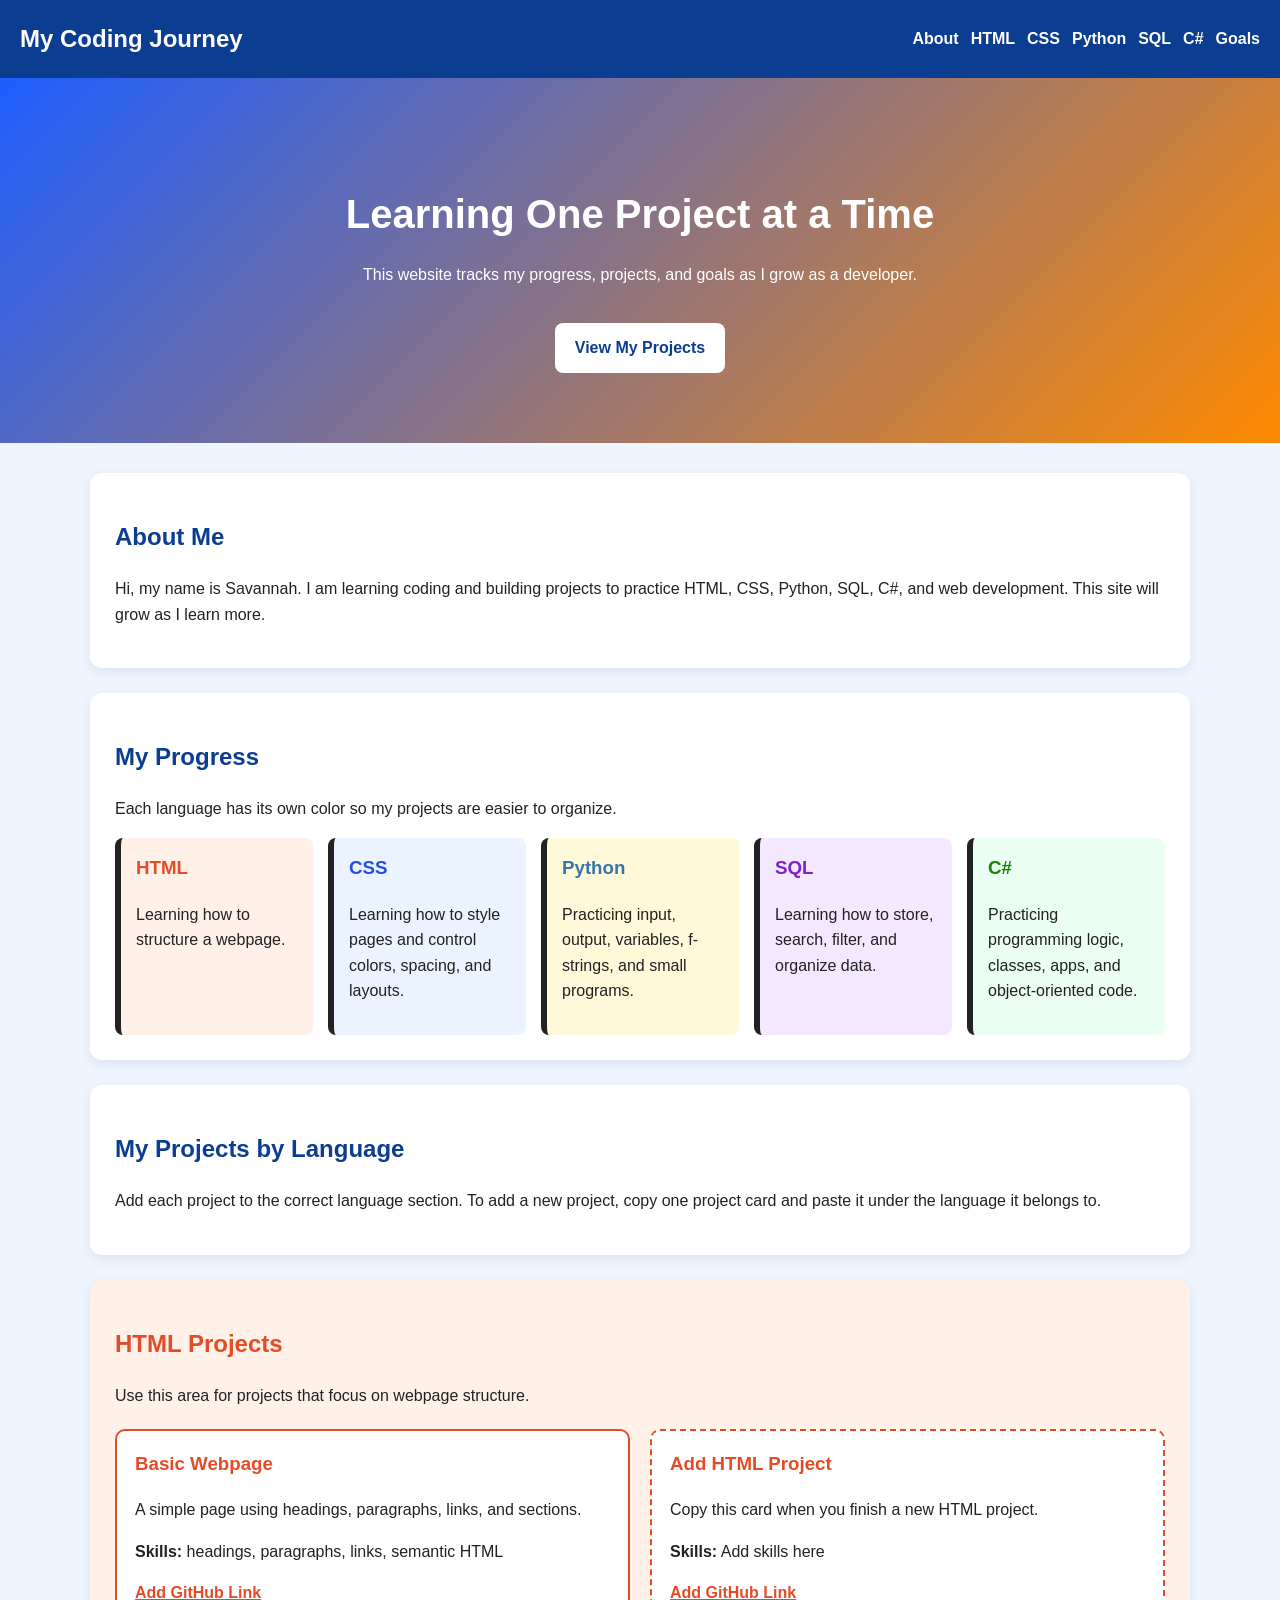
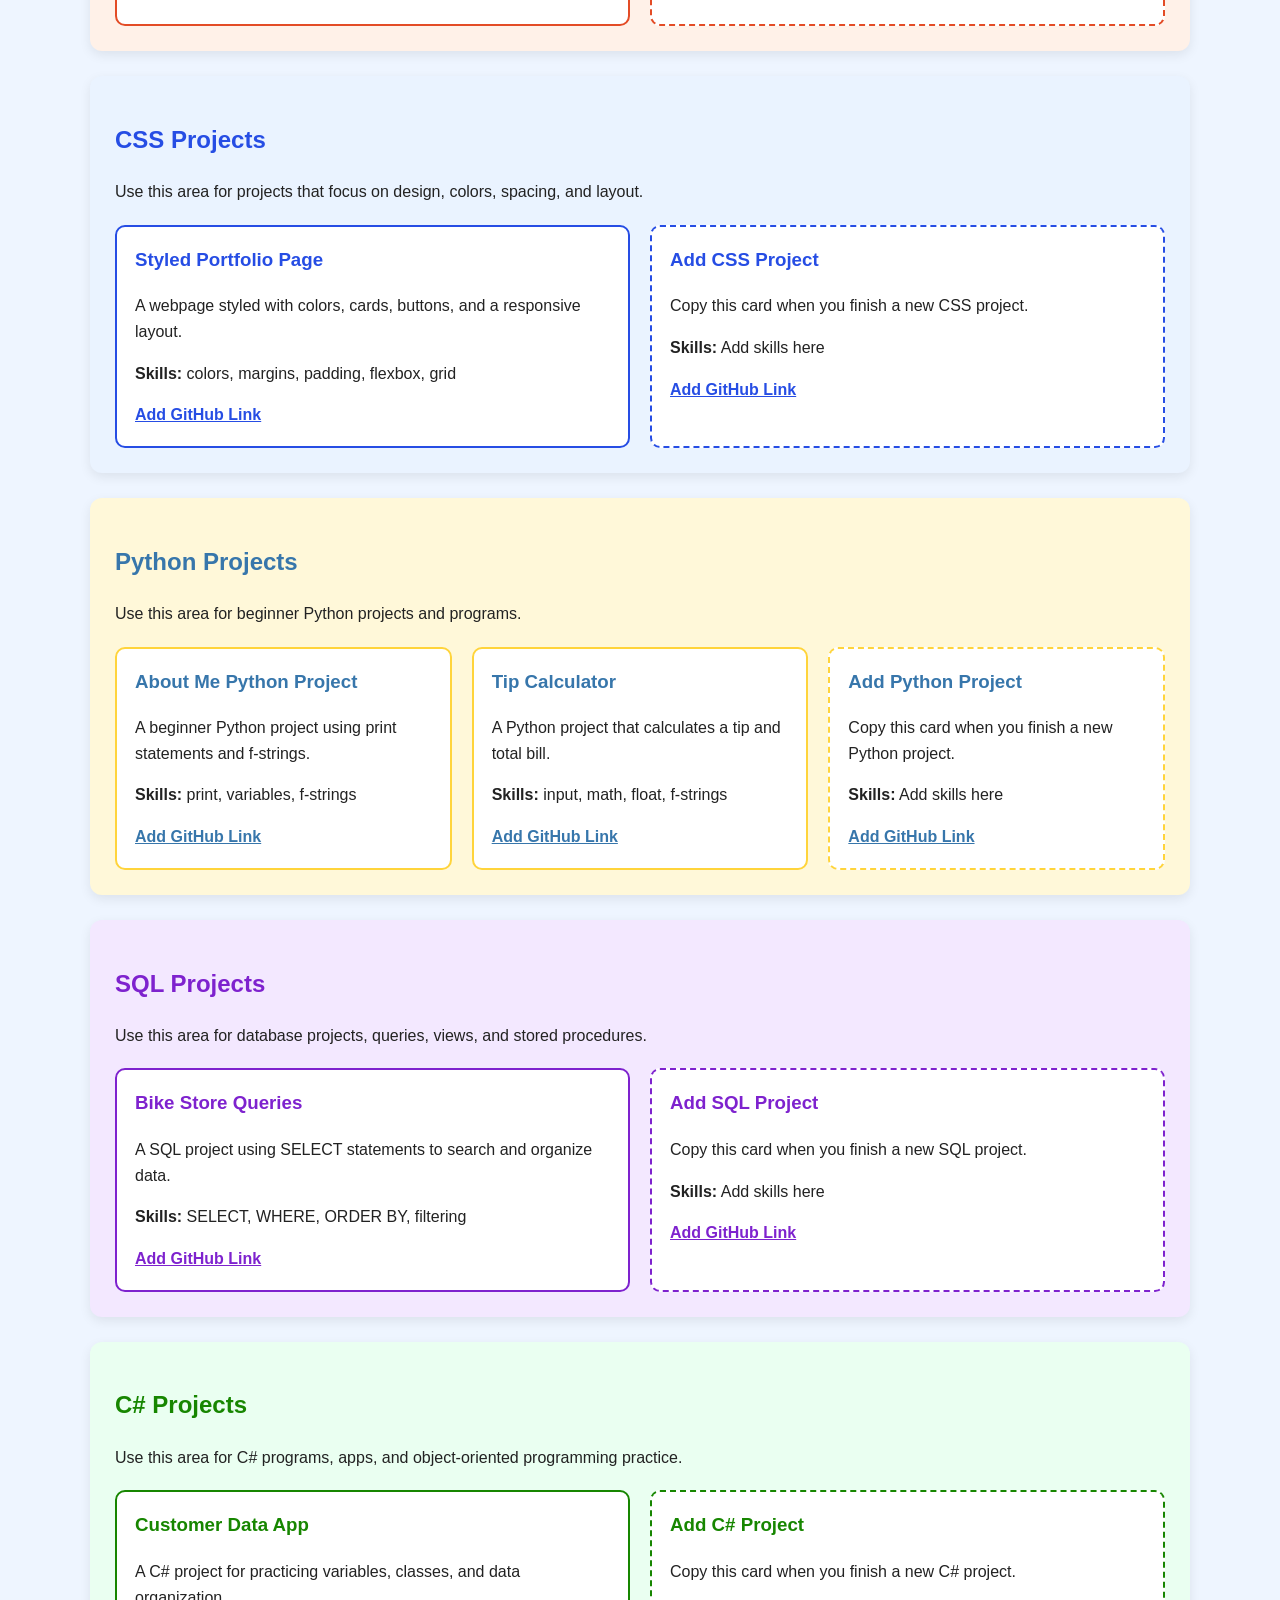
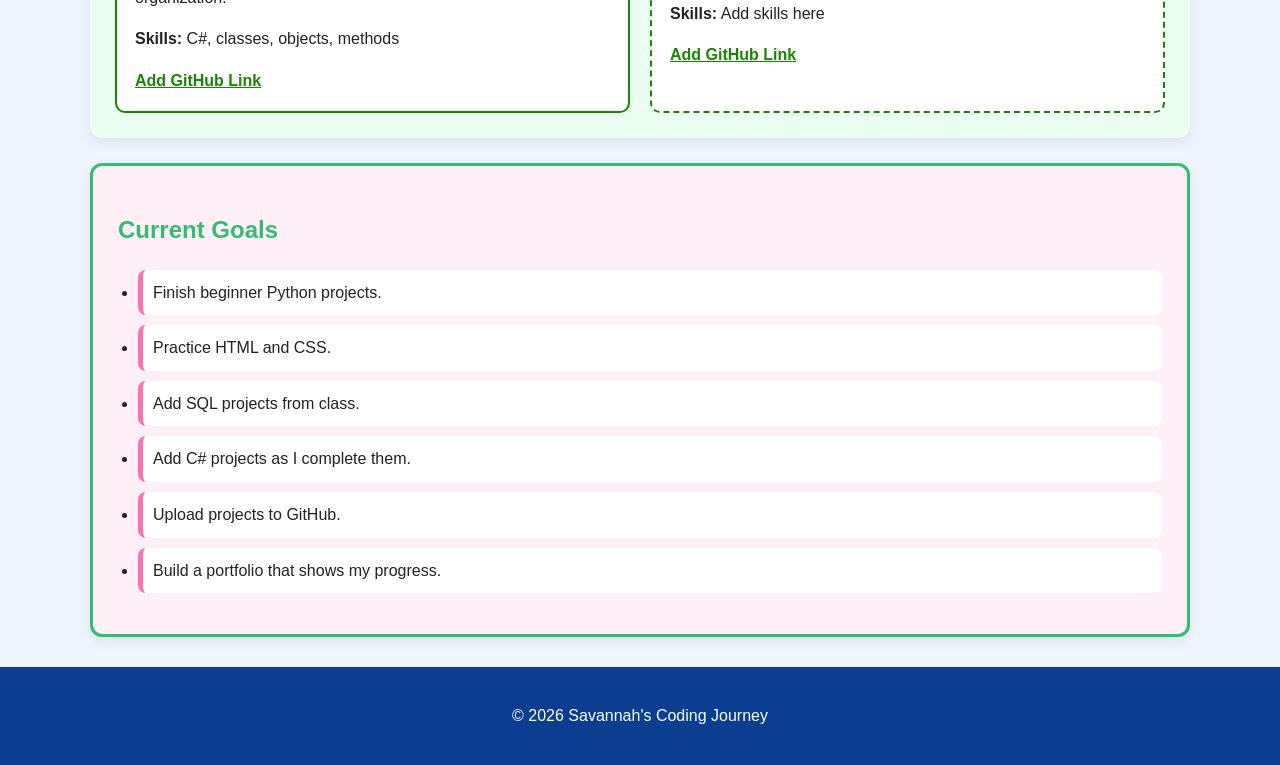
==== index.html @ 40ffd0a9 "Add files via upload" ====
<!DOCTYPE html>
<html lang="en">
<head>
  <meta charset="UTF-8">
  <meta name="viewport" content="width=device-width, initial-scale=1.0">
  <title>My Coding Progress Portfolio</title>
  <link rel="stylesheet" href="style.css">
</head>
<body>
  <header>
    <nav class="navbar">
      <h1>My Coding Journey</h1>
      <ul>
        <li><a href="#about">About</a></li>
        <li><a href="#html-projects">HTML</a></li>
        <li><a href="#css-projects">CSS</a></li>
        <li><a href="#python-projects">Python</a></li>
        <li><a href="#sql-projects">SQL</a></li>
        <li><a href="#csharp-projects">C#</a></li>
        <li><a href="#goals">Goals</a></li>
      </ul>
    </nav>

    <section class="hero">
      <h2>Learning One Project at a Time</h2>
      <p>This website tracks my progress, projects, and goals as I grow as a developer.</p>
      <a href="#language-projects" class="button">View My Projects</a>
    </section>
  </header>

  <main>
    <section id="about" class="card">
      <h2>About Me</h2>
      <p>
        Hi, my name is Savannah. I am learning coding and building projects to practice HTML, CSS,
        Python, SQL, C#, and web development. This site will grow as I learn more.
      </p>
    </section>

    <section id="progress" class="card">
      <h2>My Progress</h2>
      <p>Each language has its own color so my projects are easier to organize.</p>

      <div class="progress-list">
        <div class="html-box">
          <h3>HTML</h3>
          <p>Learning how to structure a webpage.</p>
        </div>

        <div class="css-box">
          <h3>CSS</h3>
          <p>Learning how to style pages and control colors, spacing, and layouts.</p>
        </div>

        <div class="python-box">
          <h3>Python</h3>
          <p>Practicing input, output, variables, f-strings, and small programs.</p>
        </div>

        <div class="sql-box">
          <h3>SQL</h3>
          <p>Learning how to store, search, filter, and organize data.</p>
        </div>

        <div class="csharp-box">
          <h3>C#</h3>
          <p>Practicing programming logic, classes, apps, and object-oriented code.</p>
        </div>
      </div>
    </section>

    <section id="language-projects" class="card">
      <h2>My Projects by Language</h2>
      <p>
        Add each project to the correct language section. To add a new project, copy one project card
        and paste it under the language it belongs to.
      </p>
    </section>

    <section id="html-projects" class="language-section html-section">
      <h2>HTML Projects</h2>
      <p>Use this area for projects that focus on webpage structure.</p>

      <div class="project-grid">
        <article class="project-card">
          <h3>Basic Webpage</h3>
          <p>A simple page using headings, paragraphs, links, and sections.</p>
          <p><strong>Skills:</strong> headings, paragraphs, links, semantic HTML</p>
          <a href="#">Add GitHub Link</a>
        </article>

        <article class="project-card new-project">
          <h3>Add HTML Project</h3>
          <p>Copy this card when you finish a new HTML project.</p>
          <p><strong>Skills:</strong> Add skills here</p>
          <a href="#">Add GitHub Link</a>
        </article>
      </div>
    </section>

    <section id="css-projects" class="language-section css-section">
      <h2>CSS Projects</h2>
      <p>Use this area for projects that focus on design, colors, spacing, and layout.</p>

      <div class="project-grid">
        <article class="project-card">
          <h3>Styled Portfolio Page</h3>
          <p>A webpage styled with colors, cards, buttons, and a responsive layout.</p>
          <p><strong>Skills:</strong> colors, margins, padding, flexbox, grid</p>
          <a href="#">Add GitHub Link</a>
        </article>

        <article class="project-card new-project">
          <h3>Add CSS Project</h3>
          <p>Copy this card when you finish a new CSS project.</p>
          <p><strong>Skills:</strong> Add skills here</p>
          <a href="#">Add GitHub Link</a>
        </article>
      </div>
    </section>

    <section id="python-projects" class="language-section python-section">
      <h2>Python Projects</h2>
      <p>Use this area for beginner Python projects and programs.</p>

      <div class="project-grid">
        <article class="project-card">
          <h3>About Me Python Project</h3>
          <p>A beginner Python project using print statements and f-strings.</p>
          <p><strong>Skills:</strong> print, variables, f-strings</p>
          <a href="#">Add GitHub Link</a>
        </article>

        <article class="project-card">
          <h3>Tip Calculator</h3>
          <p>A Python project that calculates a tip and total bill.</p>
          <p><strong>Skills:</strong> input, math, float, f-strings</p>
          <a href="#">Add GitHub Link</a>
        </article>

        <article class="project-card new-project">
          <h3>Add Python Project</h3>
          <p>Copy this card when you finish a new Python project.</p>
          <p><strong>Skills:</strong> Add skills here</p>
          <a href="#">Add GitHub Link</a>
        </article>
      </div>
    </section>

    <section id="sql-projects" class="language-section sql-section">
      <h2>SQL Projects</h2>
      <p>Use this area for database projects, queries, views, and stored procedures.</p>

      <div class="project-grid">
        <article class="project-card">
          <h3>Bike Store Queries</h3>
          <p>A SQL project using SELECT statements to search and organize data.</p>
          <p><strong>Skills:</strong> SELECT, WHERE, ORDER BY, filtering</p>
          <a href="#">Add GitHub Link</a>
        </article>

        <article class="project-card new-project">
          <h3>Add SQL Project</h3>
          <p>Copy this card when you finish a new SQL project.</p>
          <p><strong>Skills:</strong> Add skills here</p>
          <a href="#">Add GitHub Link</a>
        </article>
      </div>
    </section>

    <section id="csharp-projects" class="language-section csharp-section">
      <h2>C# Projects</h2>
      <p>Use this area for C# programs, apps, and object-oriented programming practice.</p>

      <div class="project-grid">
        <article class="project-card">
          <h3>Customer Data App</h3>
          <p>A C# project for practicing variables, classes, and data organization.</p>
          <p><strong>Skills:</strong> C#, classes, objects, methods</p>
          <a href="#">Add GitHub Link</a>
        </article>

        <article class="project-card new-project">
          <h3>Add C# Project</h3>
          <p>Copy this card when you finish a new C# project.</p>
          <p><strong>Skills:</strong> Add skills here</p>
          <a href="#">Add GitHub Link</a>
        </article>
      </div>
    </section>

    <section id="goals" class="card">
      <h2>Current Goals</h2>
      <ul class="goal-list">
        <li>Finish beginner Python projects.</li>
        <li>Practice HTML and CSS.</li>
        <li>Add SQL projects from class.</li>
        <li>Add C# projects as I complete them.</li>
        <li>Upload projects to GitHub.</li>
        <li>Build a portfolio that shows my progress.</li>
      </ul>
    </section>
  </main>

  <footer>
    <p>&copy; 2026 Savannah's Coding Journey</p>
  </footer>

  <script src="script.js"></script>
</body>
</html>
---- style.css ----
/*
  This CSS file controls how the website looks.
  HTML creates the structure. CSS makes it pretty.

  Main website theme:
  Blue: #1e5eff
  Orange: #ff8a00

  Language section colors:
  HTML: orange/red
  CSS: blue
  Python: yellow/blue
  SQL: purple
  C#: green

  Goals section colors:
  Pink: #ff6fb1
  Green: #2fbf71
*/

* {
  box-sizing: border-box;
}

body {
  margin: 0;
  font-family: Arial, sans-serif;
  background-color: #eef5ff;
  color: #222;
  line-height: 1.6;
}

.navbar {
  background-color: #0b3d91;
  color: white;
  padding: 20px;
  display: flex;
  justify-content: space-between;
  align-items: center;
  flex-wrap: wrap;
}

.navbar h1 {
  margin: 0;
}

.navbar ul {
  list-style: none;
  padding: 0;
  margin: 0;
  display: flex;
  gap: 12px;
  flex-wrap: wrap;
}

.navbar a {
  color: white;
  text-decoration: none;
  font-weight: bold;
}

.navbar a:hover {
  color: #ff8a00;
}

.hero {
  text-align: center;
  padding: 70px 20px;
  background: linear-gradient(135deg, #1e5eff, #ff8a00);
  color: white;
}

.hero h2 {
  font-size: 2.5rem;
  margin-bottom: 10px;
}

.button {
  display: inline-block;
  margin-top: 20px;
  background-color: white;
  color: #0b3d91;
  padding: 12px 20px;
  border-radius: 8px;
  text-decoration: none;
  font-weight: bold;
}

.button:hover {
  background-color: #ff8a00;
  color: white;
}

main {
  width: 90%;
  max-width: 1100px;
  margin: 30px auto;
}

.card,
.language-section {
  background-color: white;
  padding: 25px;
  margin-bottom: 25px;
  border-radius: 12px;
  box-shadow: 0 4px 12px rgba(0, 0, 0, 0.08);
}

.card h2 {
  color: #0b3d91;
}

.progress-list {
  display: grid;
  grid-template-columns: repeat(auto-fit, minmax(190px, 1fr));
  gap: 15px;
}

.progress-list div {
  padding: 15px;
  border-radius: 8px;
  border-left: 6px solid;
}

.progress-list h3 {
  margin-top: 0;
}

.project-grid {
  display: grid;
  grid-template-columns: repeat(auto-fit, minmax(230px, 1fr));
  gap: 20px;
  margin-top: 20px;
}

.project-card {
  border: 2px solid white;
  border-radius: 10px;
  padding: 18px;
  background-color: white;
}

.project-card h3 {
  margin-top: 0;
}

.project-card a {
  font-weight: bold;
}

.new-project {
  border-style: dashed;
}

/* HTML area */
.html-box,
.html-section {
  background-color: #fff1e8;
  border-color: #e34c26;
}

.html-box h3,
.html-section h2,
.html-section h3,
.html-section a {
  color: #e34c26;
}

.html-section .project-card {
  border-color: #e34c26;
}

/* CSS area */
.css-box,
.css-section {
  background-color: #eaf3ff;
  border-color: #264de4;
}

.css-box h3,
.css-section h2,
.css-section h3,
.css-section a {
  color: #264de4;
}

.css-section .project-card {
  border-color: #264de4;
}

/* Python area */
.python-box,
.python-section {
  background-color: #fff8d9;
  border-color: #3776ab;
}

.python-box h3,
.python-section h2,
.python-section h3,
.python-section a {
  color: #3776ab;
}

.python-section .project-card {
  border-color: #ffd43b;
}

/* SQL area */
.sql-box,
.sql-section {
  background-color: #f3e8ff;
  border-color: #7e22ce;
}

.sql-box h3,
.sql-section h2,
.sql-section h3,
.sql-section a {
  color: #7e22ce;
}

.sql-section .project-card {
  border-color: #7e22ce;
}

/* C# area */
.csharp-box,
.csharp-section {
  background-color: #eafff1;
  border-color: #178600;
}

.csharp-box h3,
.csharp-section h2,
.csharp-section h3,
.csharp-section a {
  color: #178600;
}

.csharp-section .project-card {
  border-color: #178600;
}

/*
  This is the Goals section.
  It has its own pink and green theme so it stands out from the rest of the page.
*/
#goals {
  background-color: #fff0f8;
  border: 3px solid #2fbf71;
}

#goals h2 {
  color: #2fbf71;
}

.goal-list {
  padding-left: 20px;
}

.goal-list li {
  margin-bottom: 10px;
  background-color: white;
  border-left: 5px solid #ff6fb1;
  padding: 10px;
  border-radius: 8px;
}

footer {
  text-align: center;
  padding: 20px;
  background-color: #0b3d91;
  color: white;
}

/* This makes the navigation easier to read on small screens. */
@media (max-width: 600px) {
  .navbar {
    flex-direction: column;
    text-align: center;
  }

  .navbar ul {
    flex-direction: column;
    margin-top: 15px;
  }

  .hero h2 {
    font-size: 2rem;
  }
}
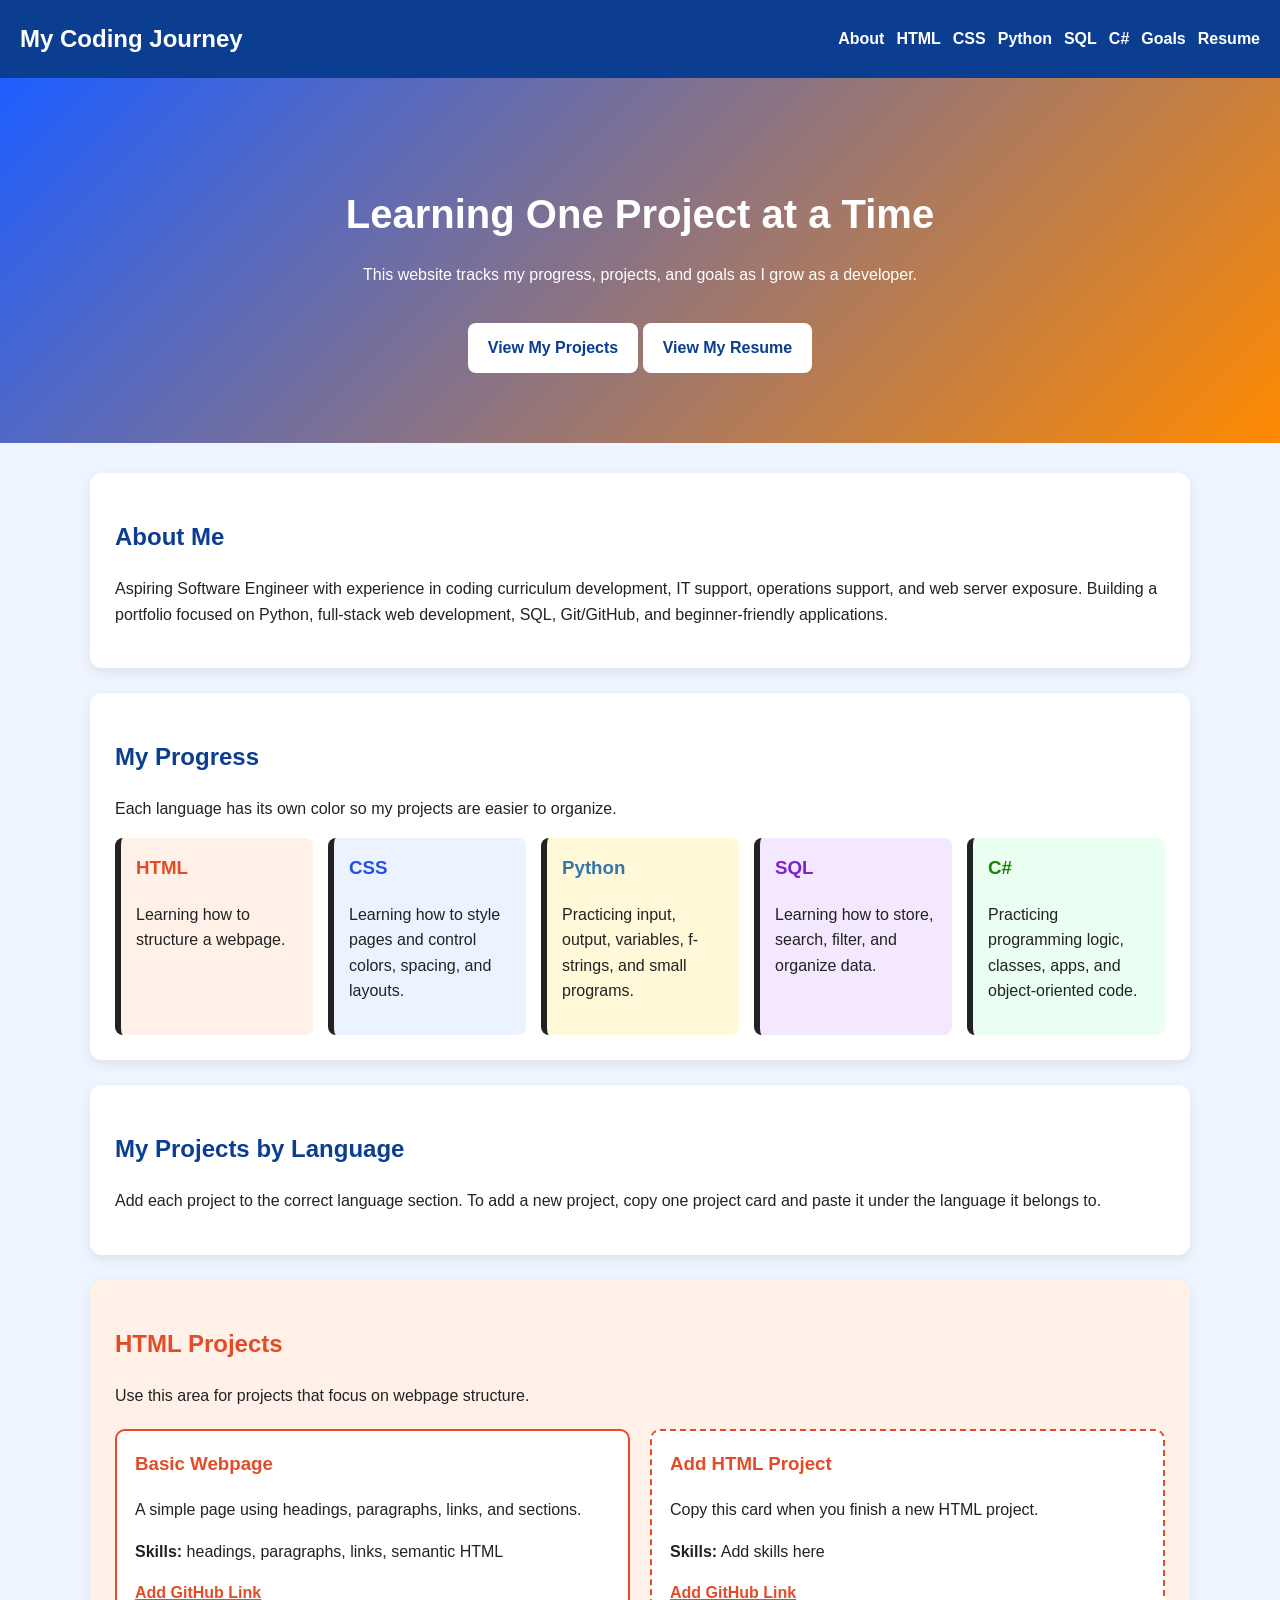
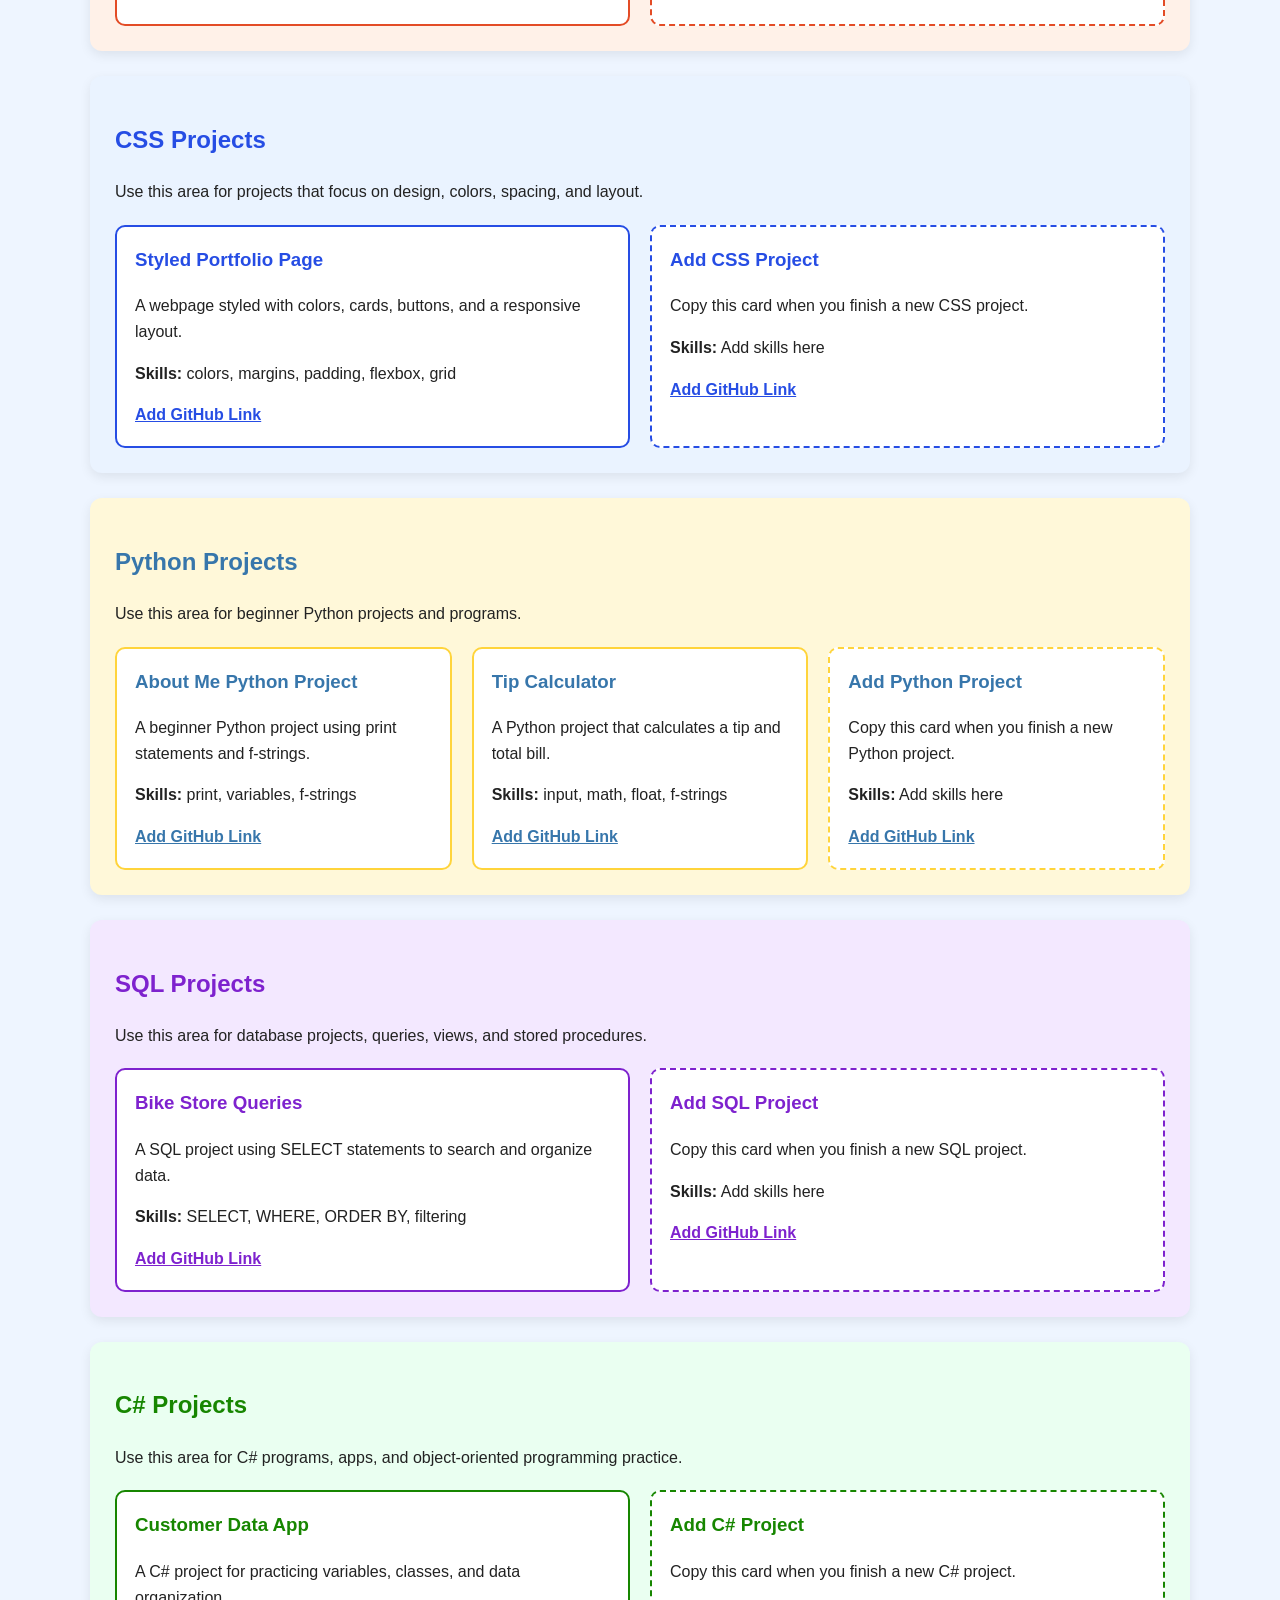
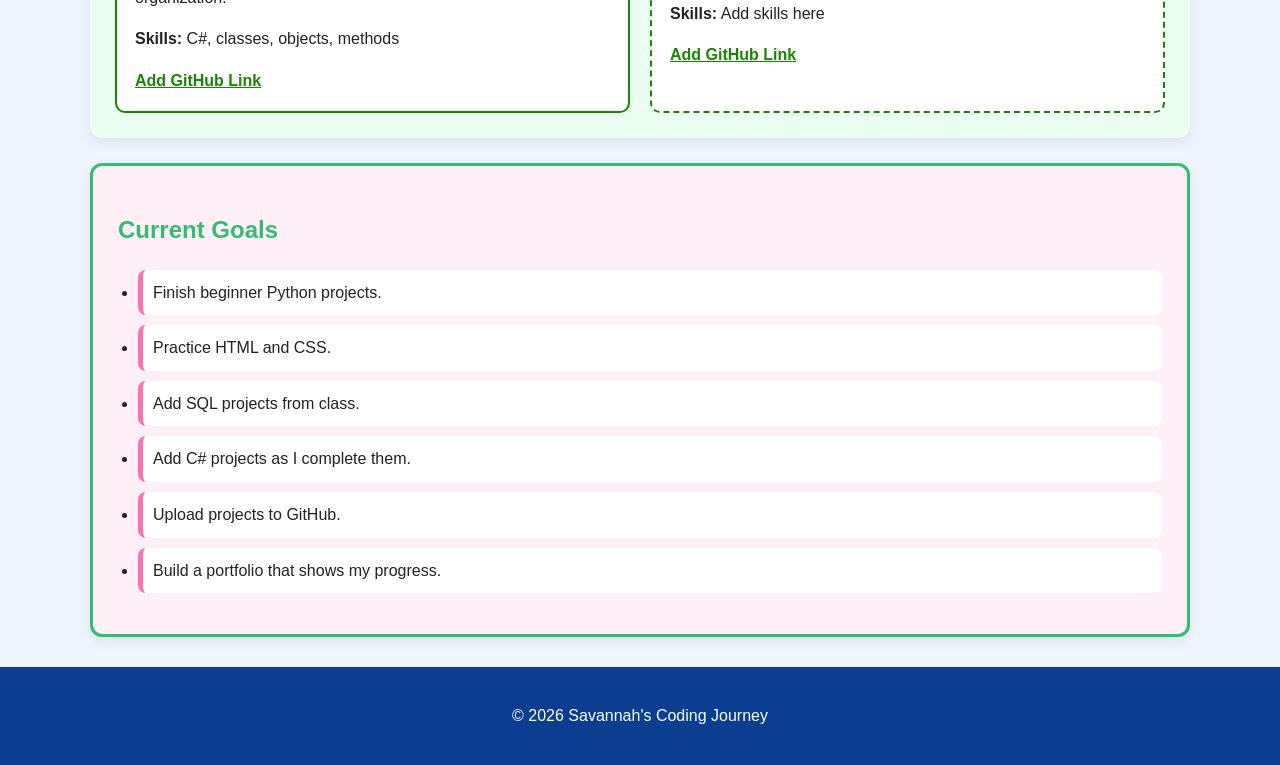
==== commit c314ab2f: "Corrected the About Me This website is constantly being updated and is still in progress foundationa" ====
--- a/index.html
+++ b/index.html
@@ -18,6 +18,7 @@
         <li><a href="#sql-projects">SQL</a></li>
         <li><a href="#csharp-projects">C#</a></li>
         <li><a href="#goals">Goals</a></li>
+        <li><a href="Savannah_Young_Resume.pdf" target="_blank">Resume</a></li>
       </ul>
     </nav>
 
@@ -25,6 +26,7 @@
       <h2>Learning One Project at a Time</h2>
       <p>This website tracks my progress, projects, and goals as I grow as a developer.</p>
       <a href="#language-projects" class="button">View My Projects</a>
+      <a href="Savannah_Young_Resume.pdf" target="_blank" class="button">View My Resume</a>
     </section>
   </header>
 
@@ -32,8 +34,9 @@
     <section id="about" class="card">
       <h2>About Me</h2>
       <p>
-        Hi, my name is Savannah. I am learning coding and building projects to practice HTML, CSS,
-        Python, SQL, C#, and web development. This site will grow as I learn more.
+        Aspiring Software Engineer with experience in coding curriculum development, IT support, operations support,
+and web server exposure. Building a portfolio focused on Python, full-stack web development, SQL, Git/GitHub,
+and beginner-friendly applications.
       </p>
     </section>
 
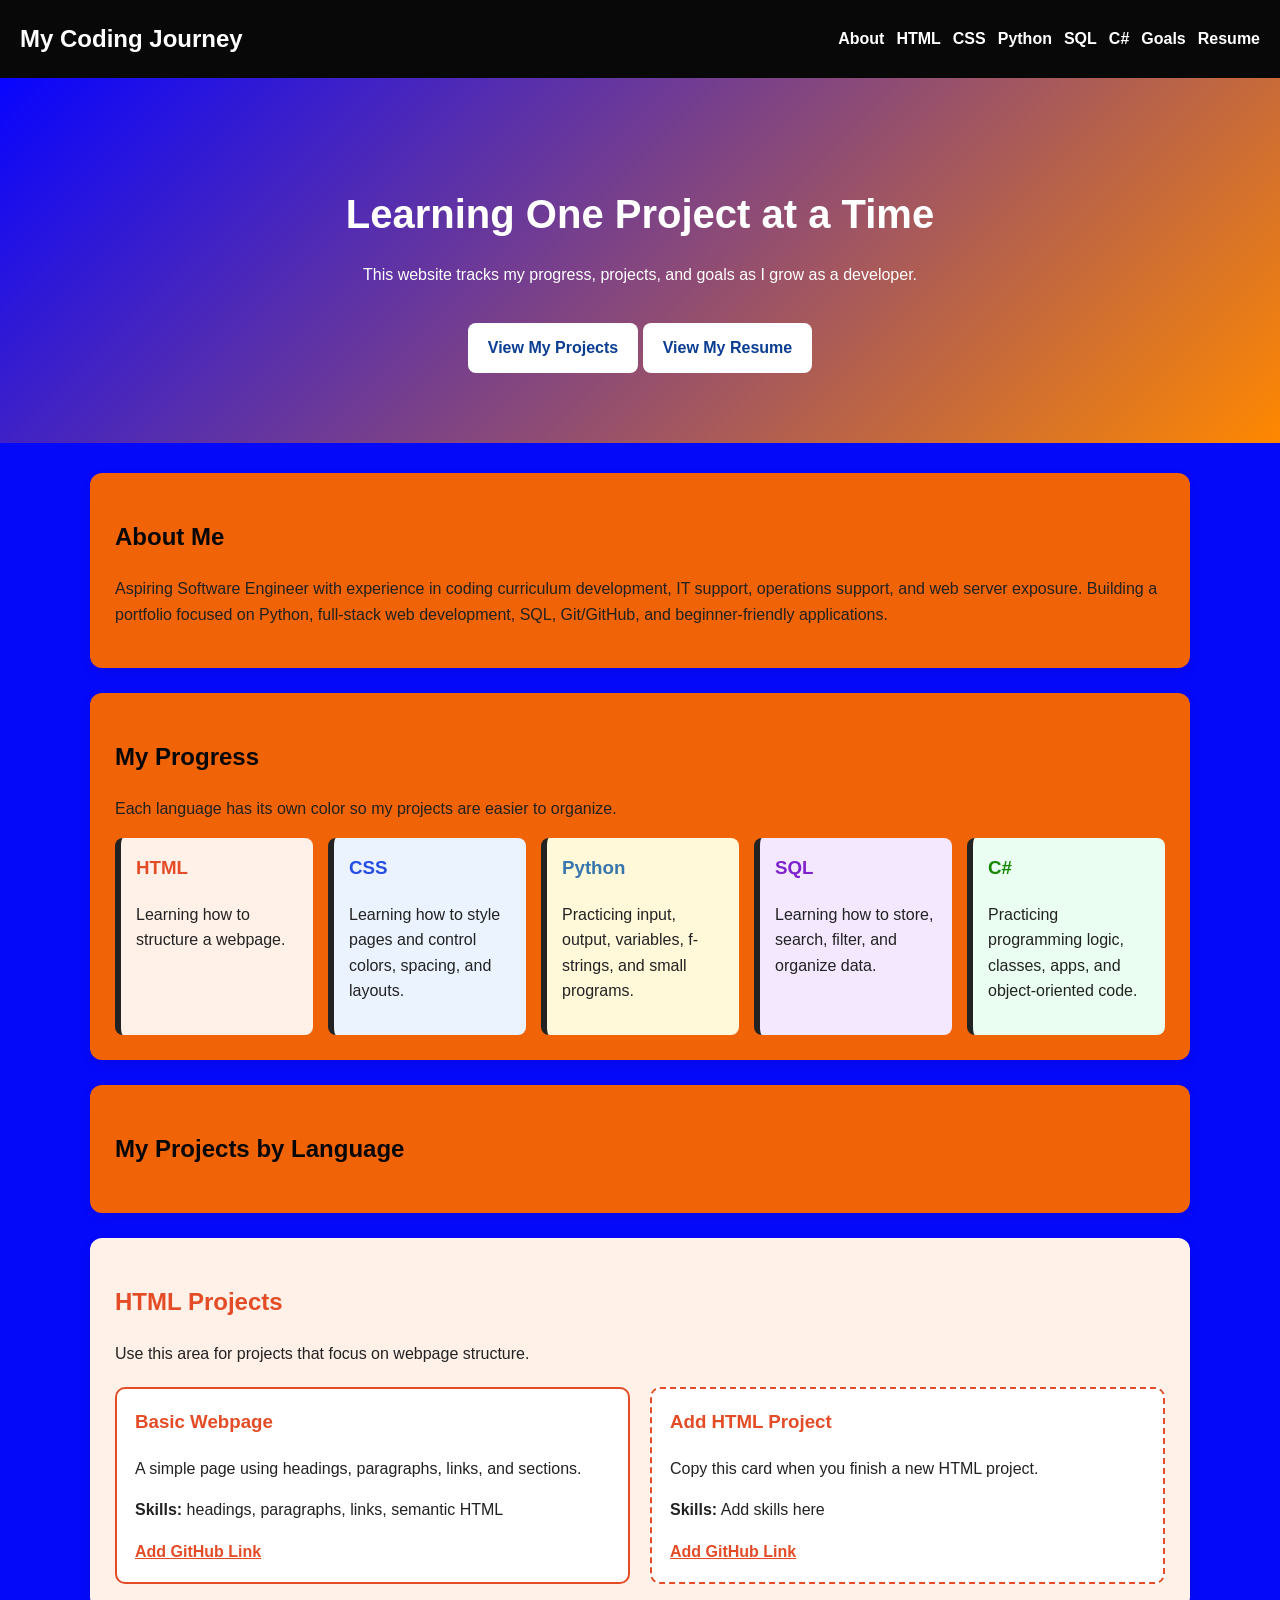
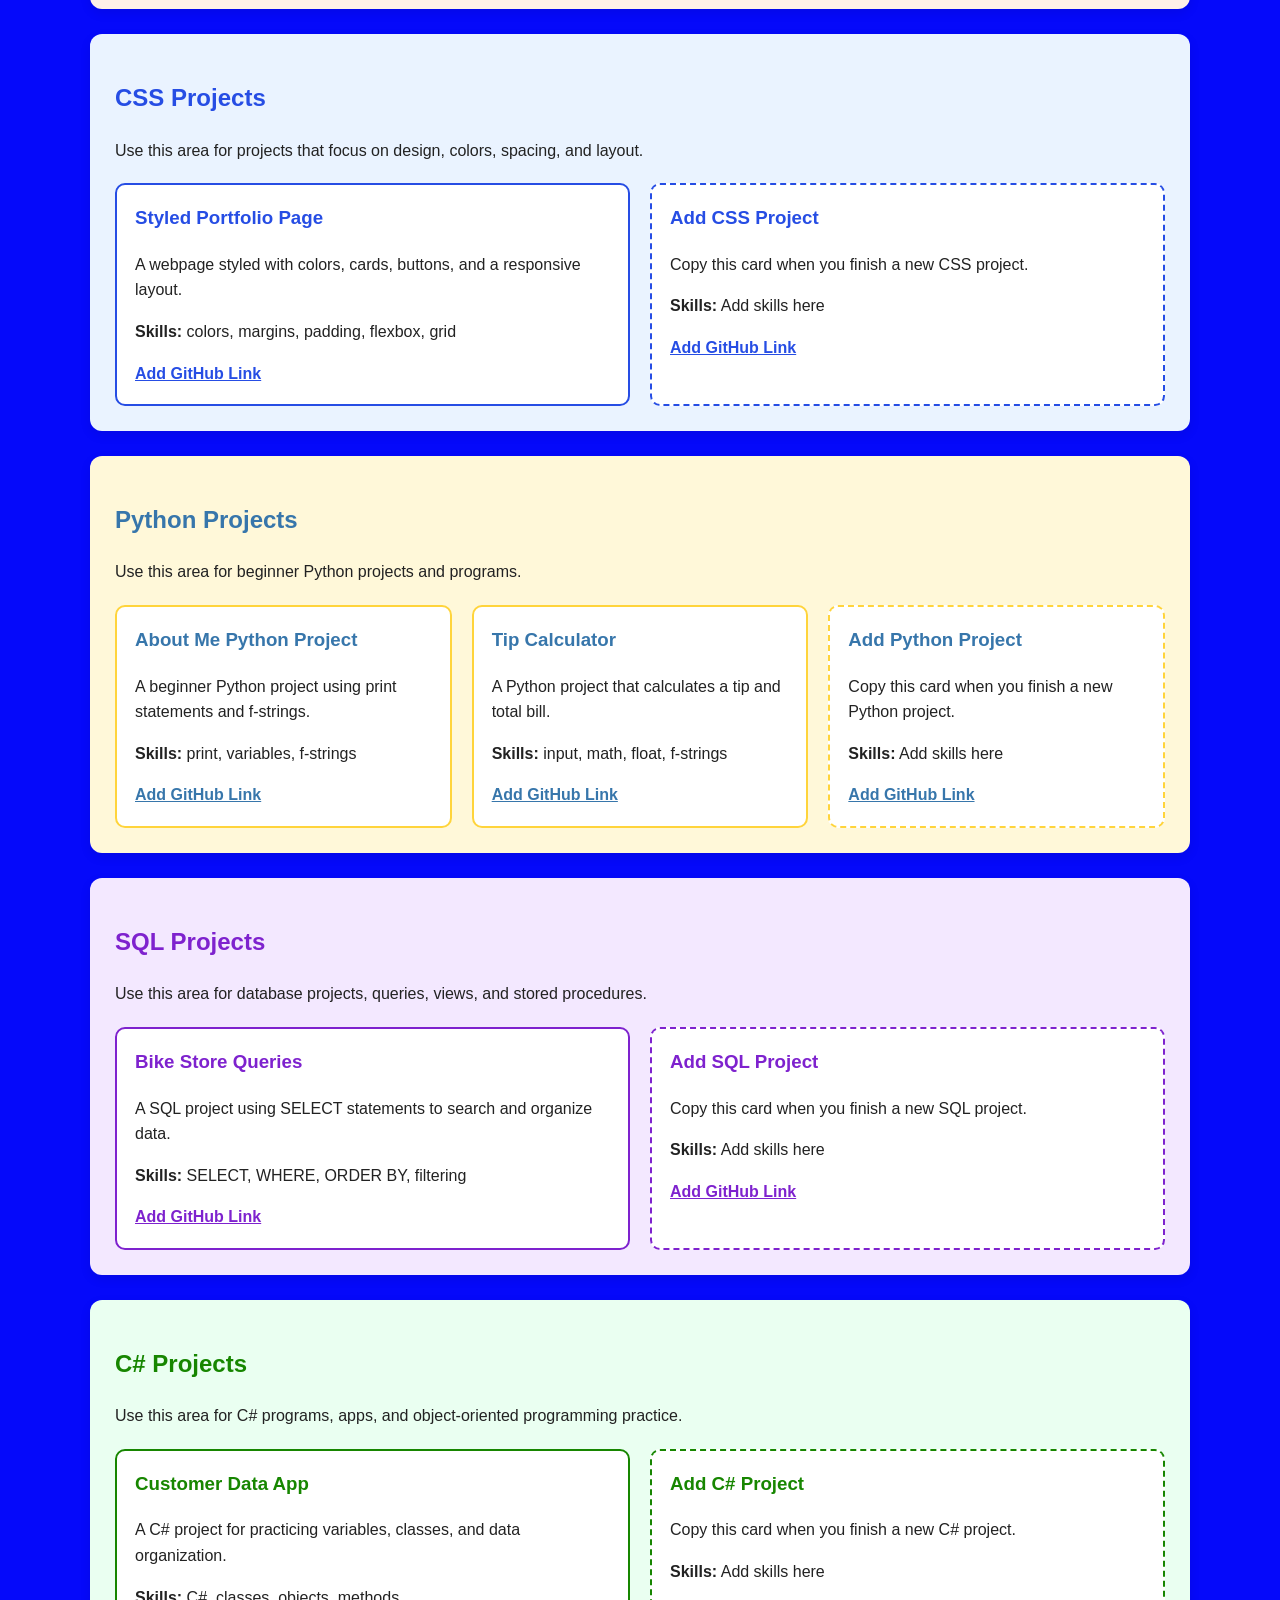
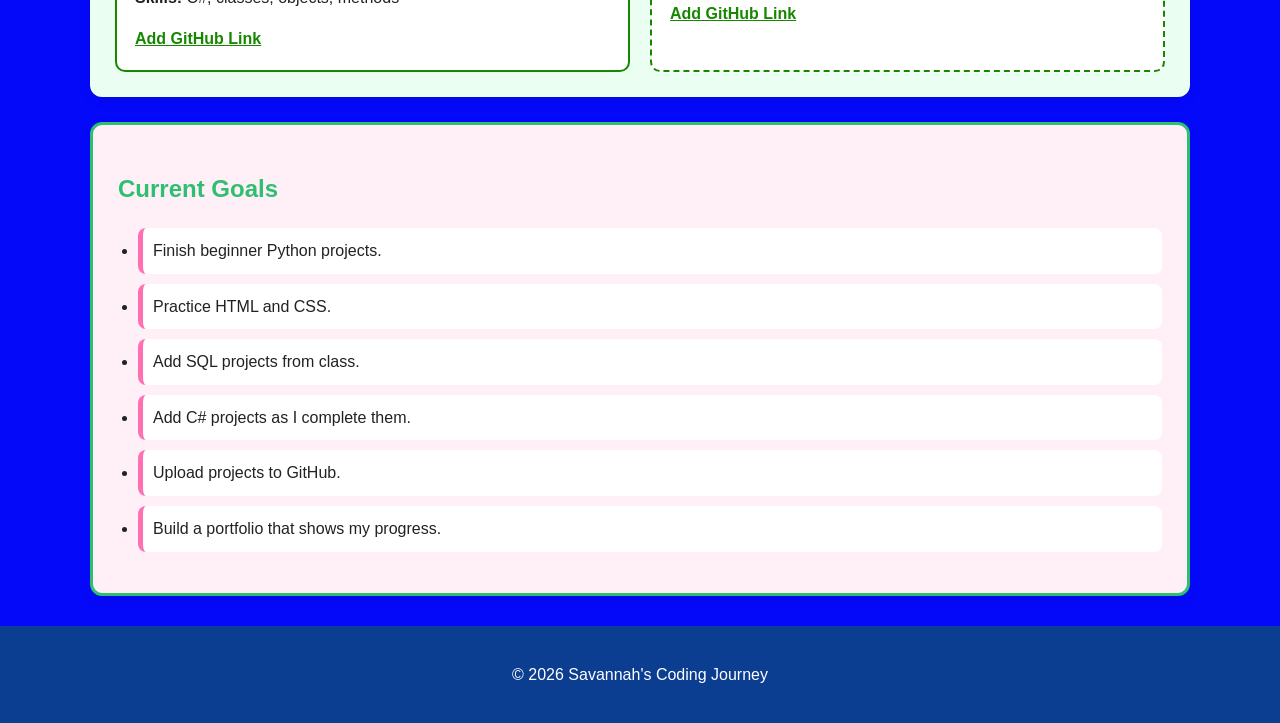
==== commit d66fbebf: "Remove project addition instructions from index.html Removed instructions for adding projects to lan" ====
--- a/index.html
+++ b/index.html
@@ -74,10 +74,7 @@
 
     <section id="language-projects" class="card">
       <h2>My Projects by Language</h2>
-      <p>
-        Add each project to the correct language section. To add a new project, copy one project card
-        and paste it under the language it belongs to.
-      </p>
+
     </section>
 
     <section id="html-projects" class="language-section html-section">
--- a/style.css
+++ b/style.css
@@ -3,8 +3,8 @@
   HTML creates the structure. CSS makes it pretty.
 
   Main website theme:
-  Blue: #1e5eff
-  Orange: #ff8a00
+  Blue
+  Orange
 
   Language section colors:
   HTML: orange/red
@@ -25,13 +25,13 @@
 body {
   margin: 0;
   font-family: Arial, sans-serif;
-  background-color: #eef5ff;
+  background-color: #0509fa;
   color: #222;
   line-height: 1.6;
 }
 
 .navbar {
-  background-color: #0b3d91;
+  background-color: #080808;
   color: white;
   padding: 20px;
   display: flex;
@@ -66,7 +66,7 @@
 .hero {
   text-align: center;
   padding: 70px 20px;
-  background: linear-gradient(135deg, #1e5eff, #ff8a00);
+  background: linear-gradient(135deg, #0804ff, #ff8800);
   color: white;
 }
 
@@ -99,7 +99,7 @@
 
 .card,
 .language-section {
-  background-color: white;
+  background-color: rgb(240, 99, 6);
   padding: 25px;
   margin-bottom: 25px;
   border-radius: 12px;
@@ -107,7 +107,7 @@
 }
 
 .card h2 {
-  color: #0b3d91;
+  color: #070707;
 }
 
 .progress-list {
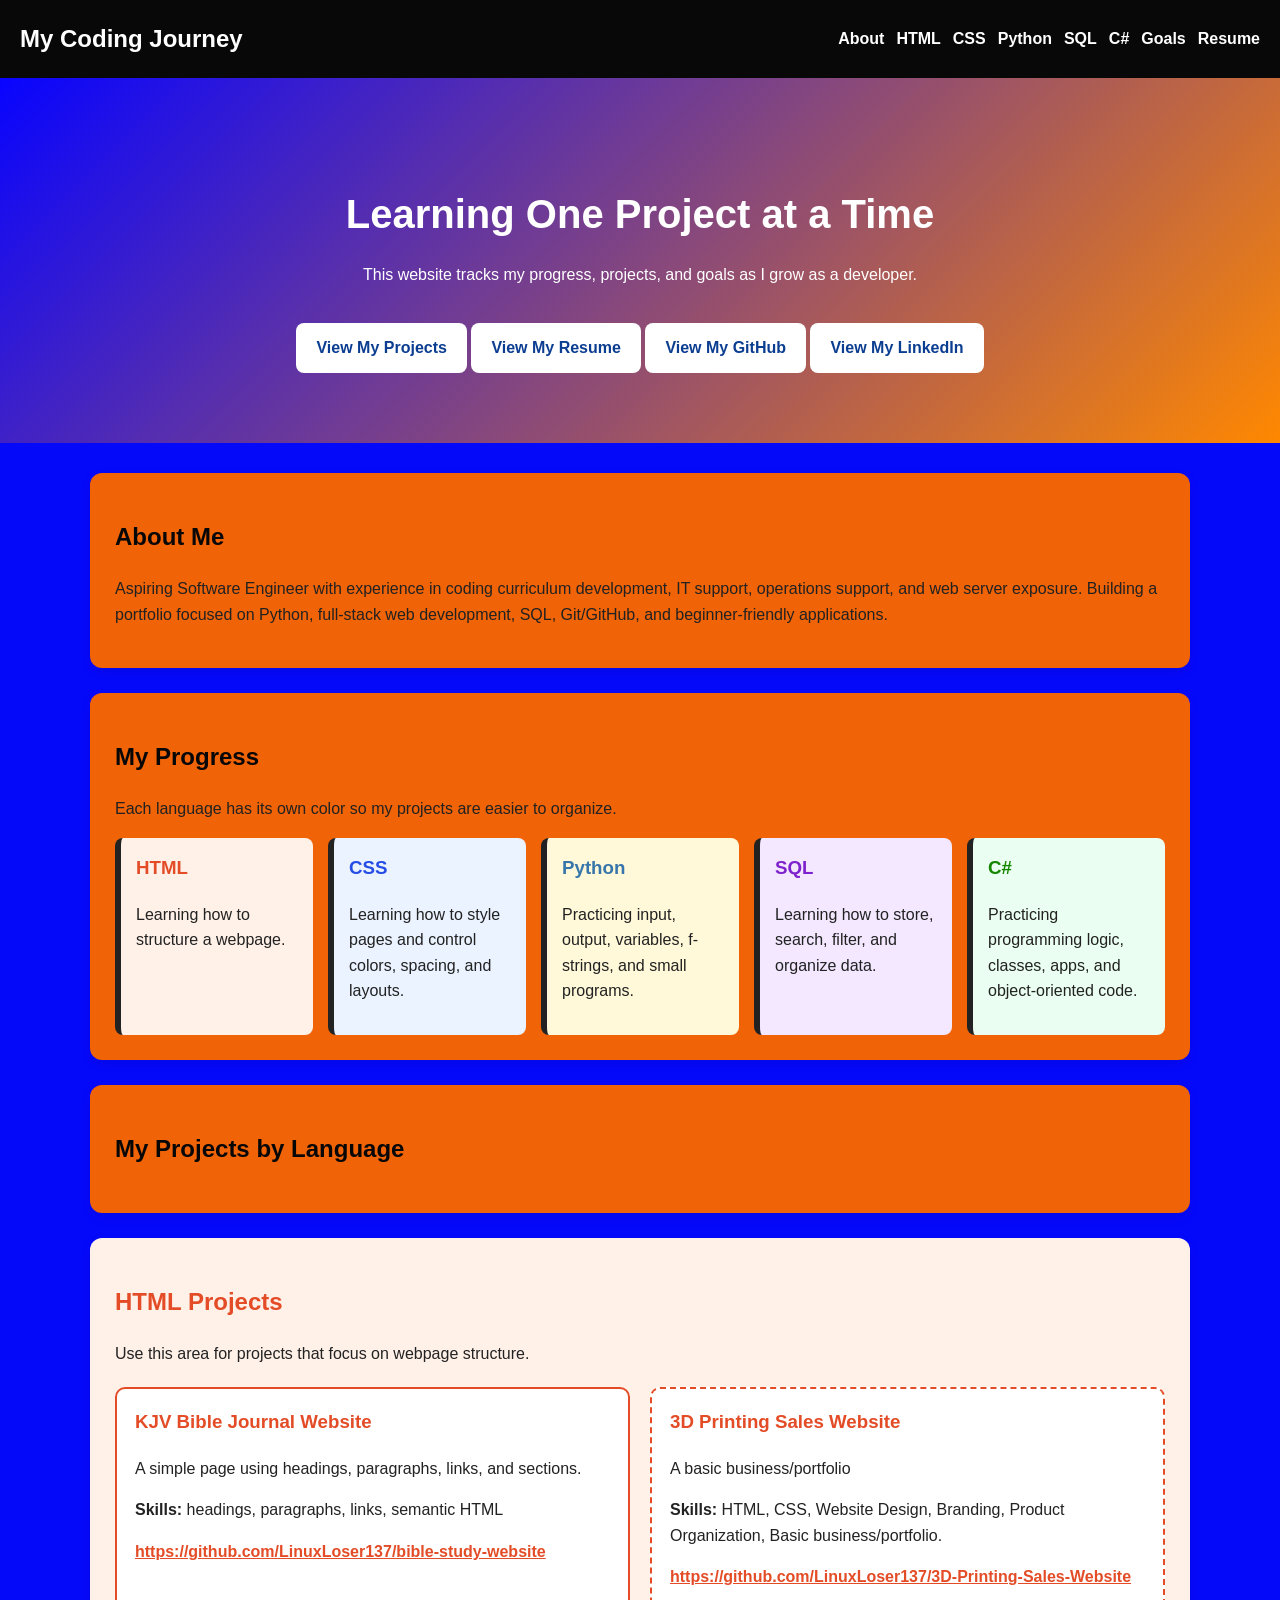
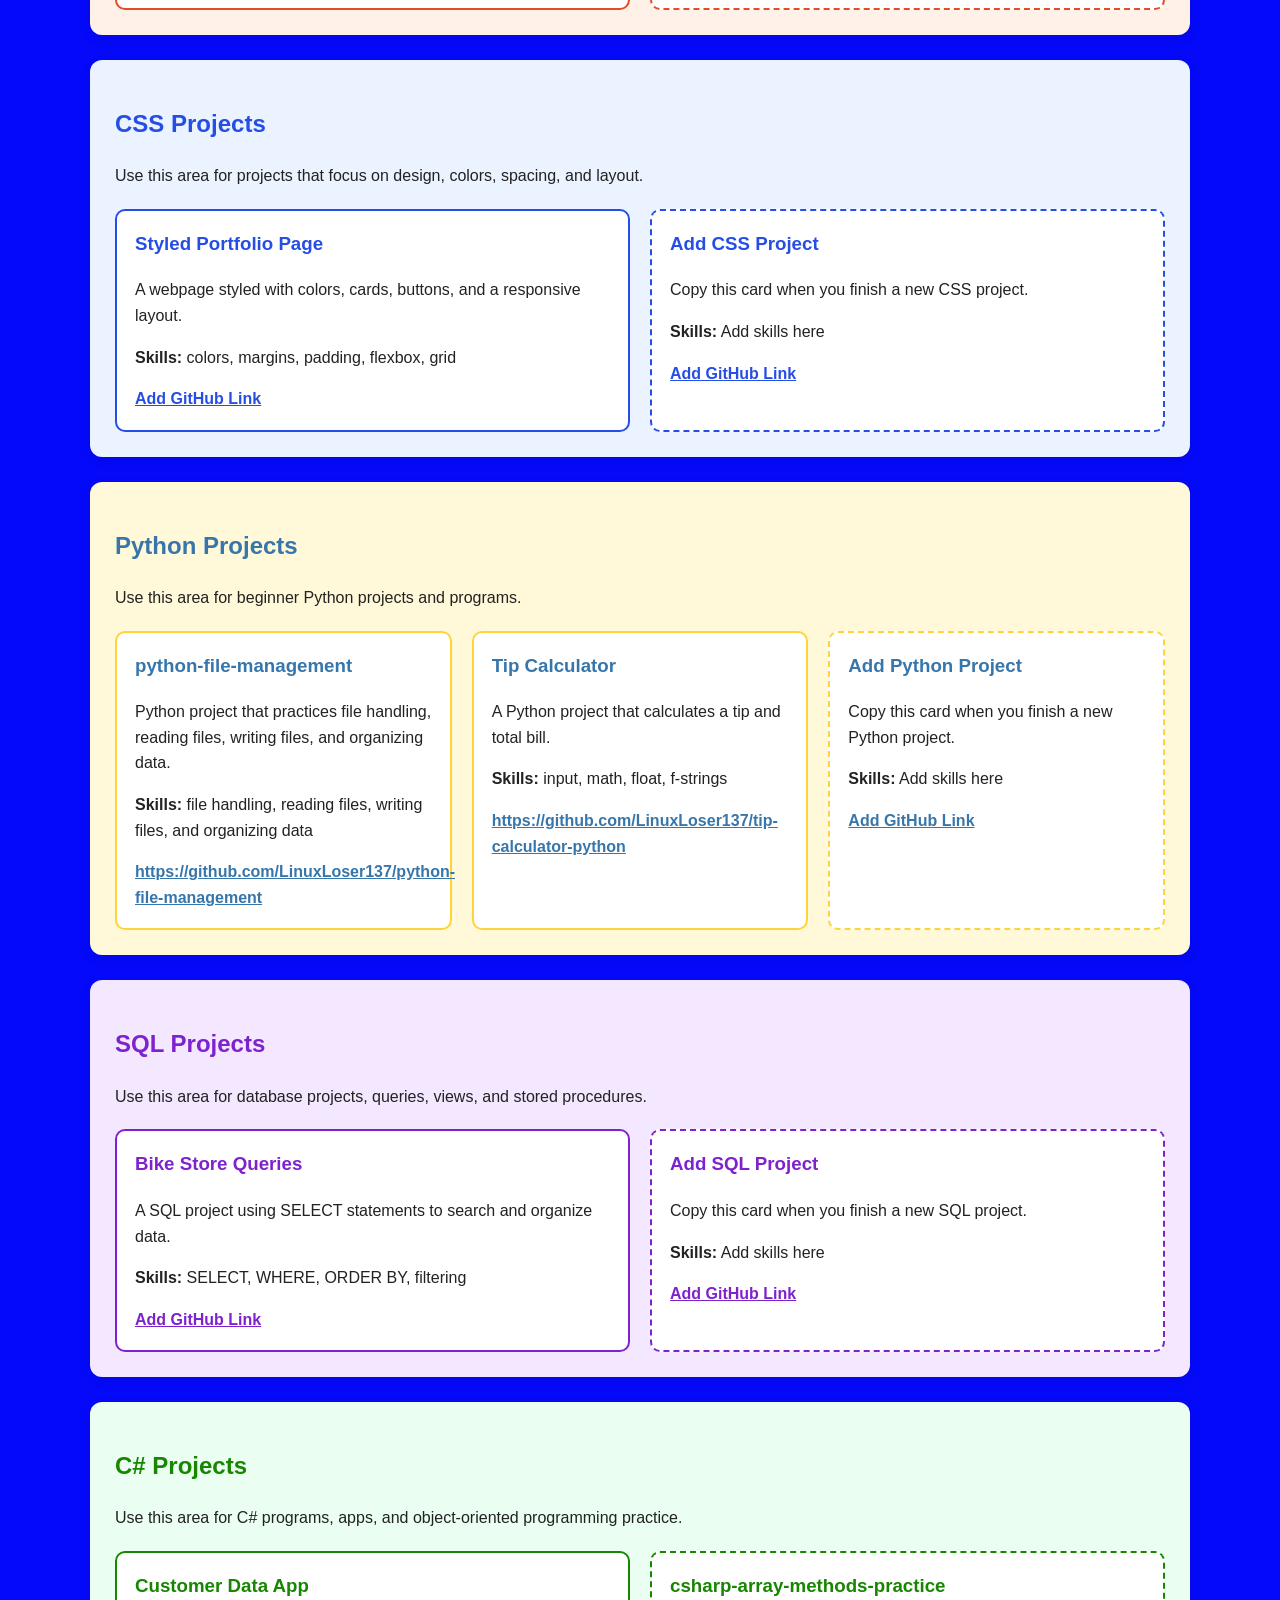
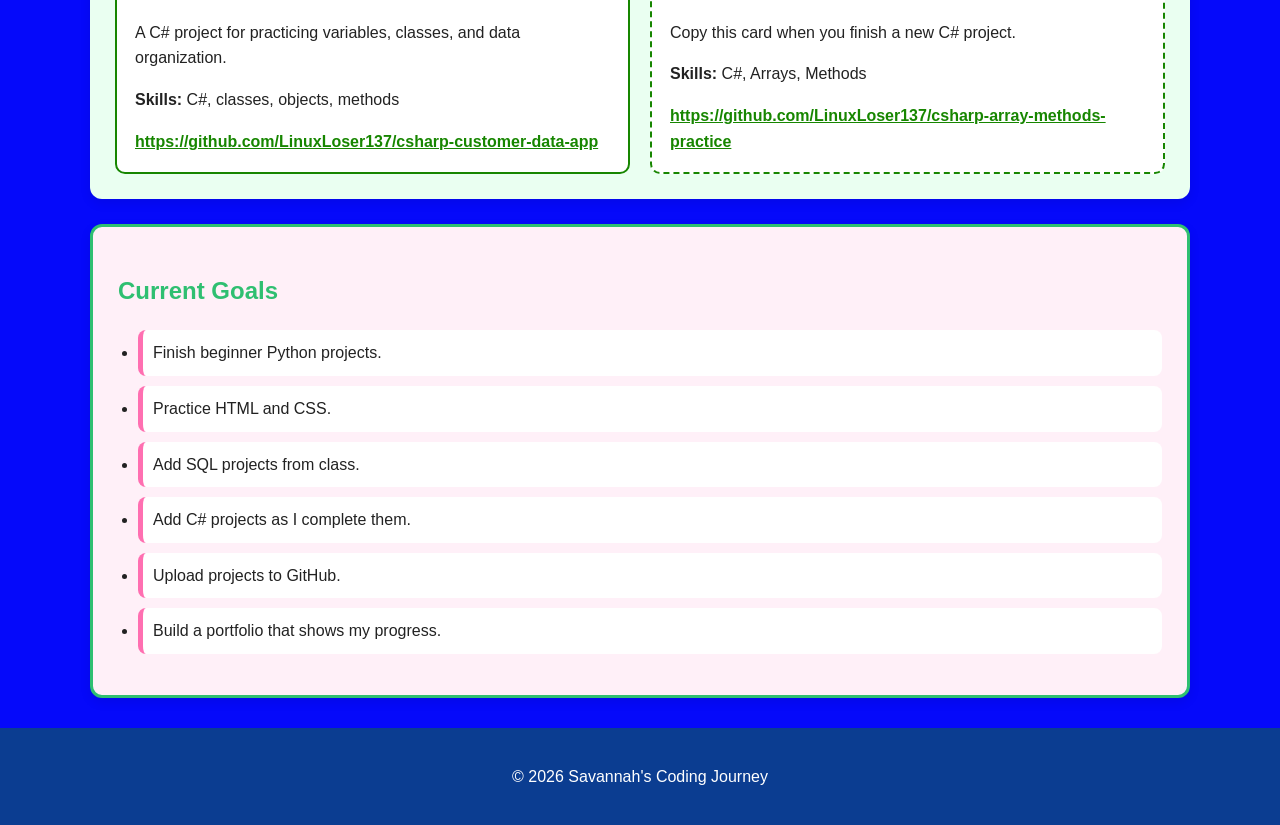
==== commit b7e8f66b: "Add project links and update project titles" ====
--- a/index.html
+++ b/index.html
@@ -27,6 +27,8 @@
       <p>This website tracks my progress, projects, and goals as I grow as a developer.</p>
       <a href="#language-projects" class="button">View My Projects</a>
       <a href="Savannah_Young_Resume.pdf" target="_blank" class="button">View My Resume</a>
+       <a href="https://github.com/LinuxLoser137" target="_blank" class="button">View My GitHub</a>
+       <a href="https://www.linkedin.com/in/savannah-young-194229190/" target="_blank" class="button">View My LinkedIn</a>
     </section>
   </header>
 
@@ -83,17 +85,17 @@
 
       <div class="project-grid">
         <article class="project-card">
-          <h3>Basic Webpage</h3>
+          <h3>KJV Bible Journal Website</h3>
           <p>A simple page using headings, paragraphs, links, and sections.</p>
           <p><strong>Skills:</strong> headings, paragraphs, links, semantic HTML</p>
-          <a href="#">Add GitHub Link</a>
-        </article>
-
-        <article class="project-card new-project">
-          <h3>Add HTML Project</h3>
-          <p>Copy this card when you finish a new HTML project.</p>
-          <p><strong>Skills:</strong> Add skills here</p>
-          <a href="#">Add GitHub Link</a>
+          <a href="#">https://github.com/LinuxLoser137/bible-study-website</a>
+        </article>
+
+        <article class="project-card new-project">
+          <h3>3D Printing Sales Website</h3>
+          <p>A basic business/portfolio</p>
+          <p><strong>Skills:</strong> HTML, CSS, Website Design, Branding, Product Organization, Basic business/portfolio.</p>
+          <a href="#">https://github.com/LinuxLoser137/3D-Printing-Sales-Website</a>
         </article>
       </div>
     </section>
@@ -125,17 +127,17 @@
 
       <div class="project-grid">
         <article class="project-card">
-          <h3>About Me Python Project</h3>
-          <p>A beginner Python project using print statements and f-strings.</p>
-          <p><strong>Skills:</strong> print, variables, f-strings</p>
-          <a href="#">Add GitHub Link</a>
+          <h3>python-file-management</h3>
+          <p>Python project that practices file handling, reading files, writing files, and organizing data.</p>
+          <p><strong>Skills:</strong> file handling, reading files, writing files, and organizing data</p>
+          <a href="#">https://github.com/LinuxLoser137/python-file-management</a>
         </article>
 
         <article class="project-card">
           <h3>Tip Calculator</h3>
           <p>A Python project that calculates a tip and total bill.</p>
           <p><strong>Skills:</strong> input, math, float, f-strings</p>
-          <a href="#">Add GitHub Link</a>
+          <a href="#">https://github.com/LinuxLoser137/tip-calculator-python</a>
         </article>
 
         <article class="project-card new-project">
@@ -177,14 +179,14 @@
           <h3>Customer Data App</h3>
           <p>A C# project for practicing variables, classes, and data organization.</p>
           <p><strong>Skills:</strong> C#, classes, objects, methods</p>
-          <a href="#">Add GitHub Link</a>
-        </article>
-
-        <article class="project-card new-project">
-          <h3>Add C# Project</h3>
+          <a href="#">https://github.com/LinuxLoser137/csharp-customer-data-app</a>
+        </article>
+
+        <article class="project-card new-project">
+          <h3>csharp-array-methods-practice</h3>
           <p>Copy this card when you finish a new C# project.</p>
-          <p><strong>Skills:</strong> Add skills here</p>
-          <a href="#">Add GitHub Link</a>
+          <p><strong>Skills:</strong> C#, Arrays, Methods</p>
+          <a href="#">https://github.com/LinuxLoser137/csharp-array-methods-practice</a>
         </article>
       </div>
     </section>
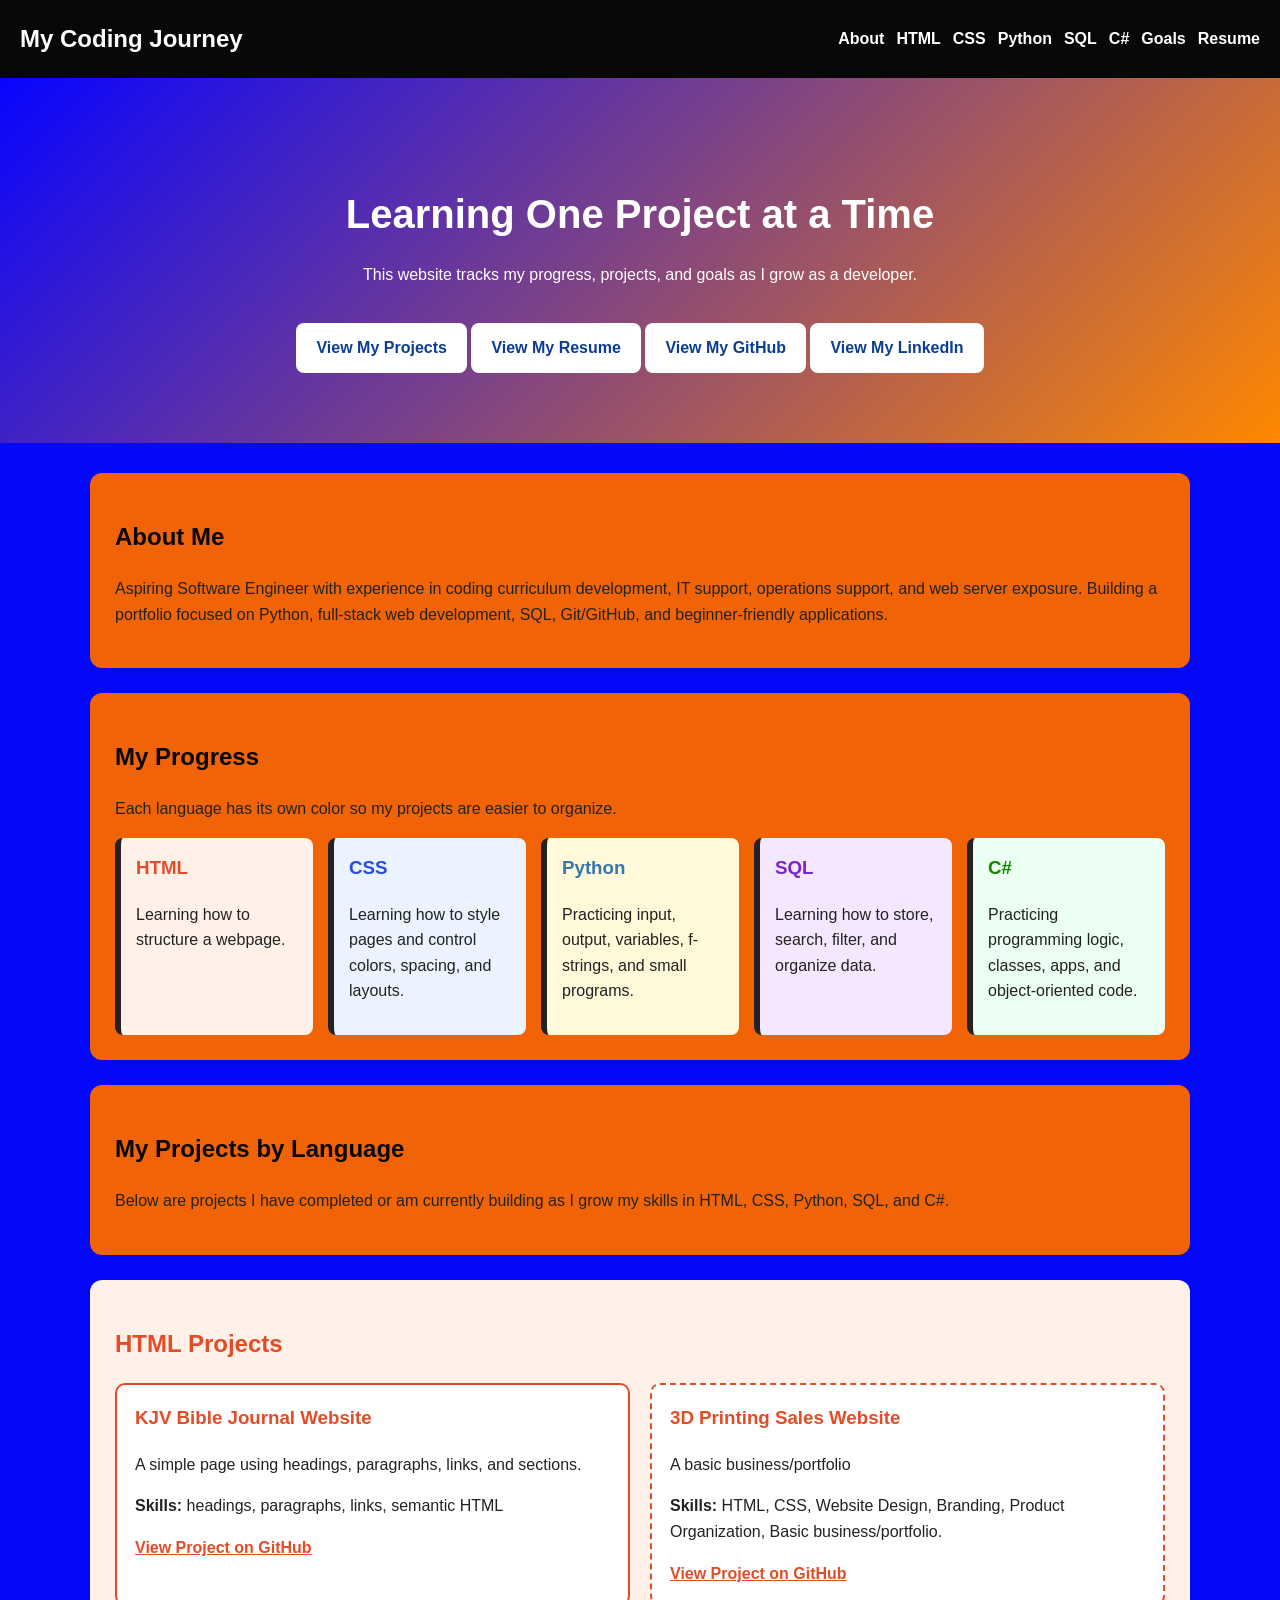
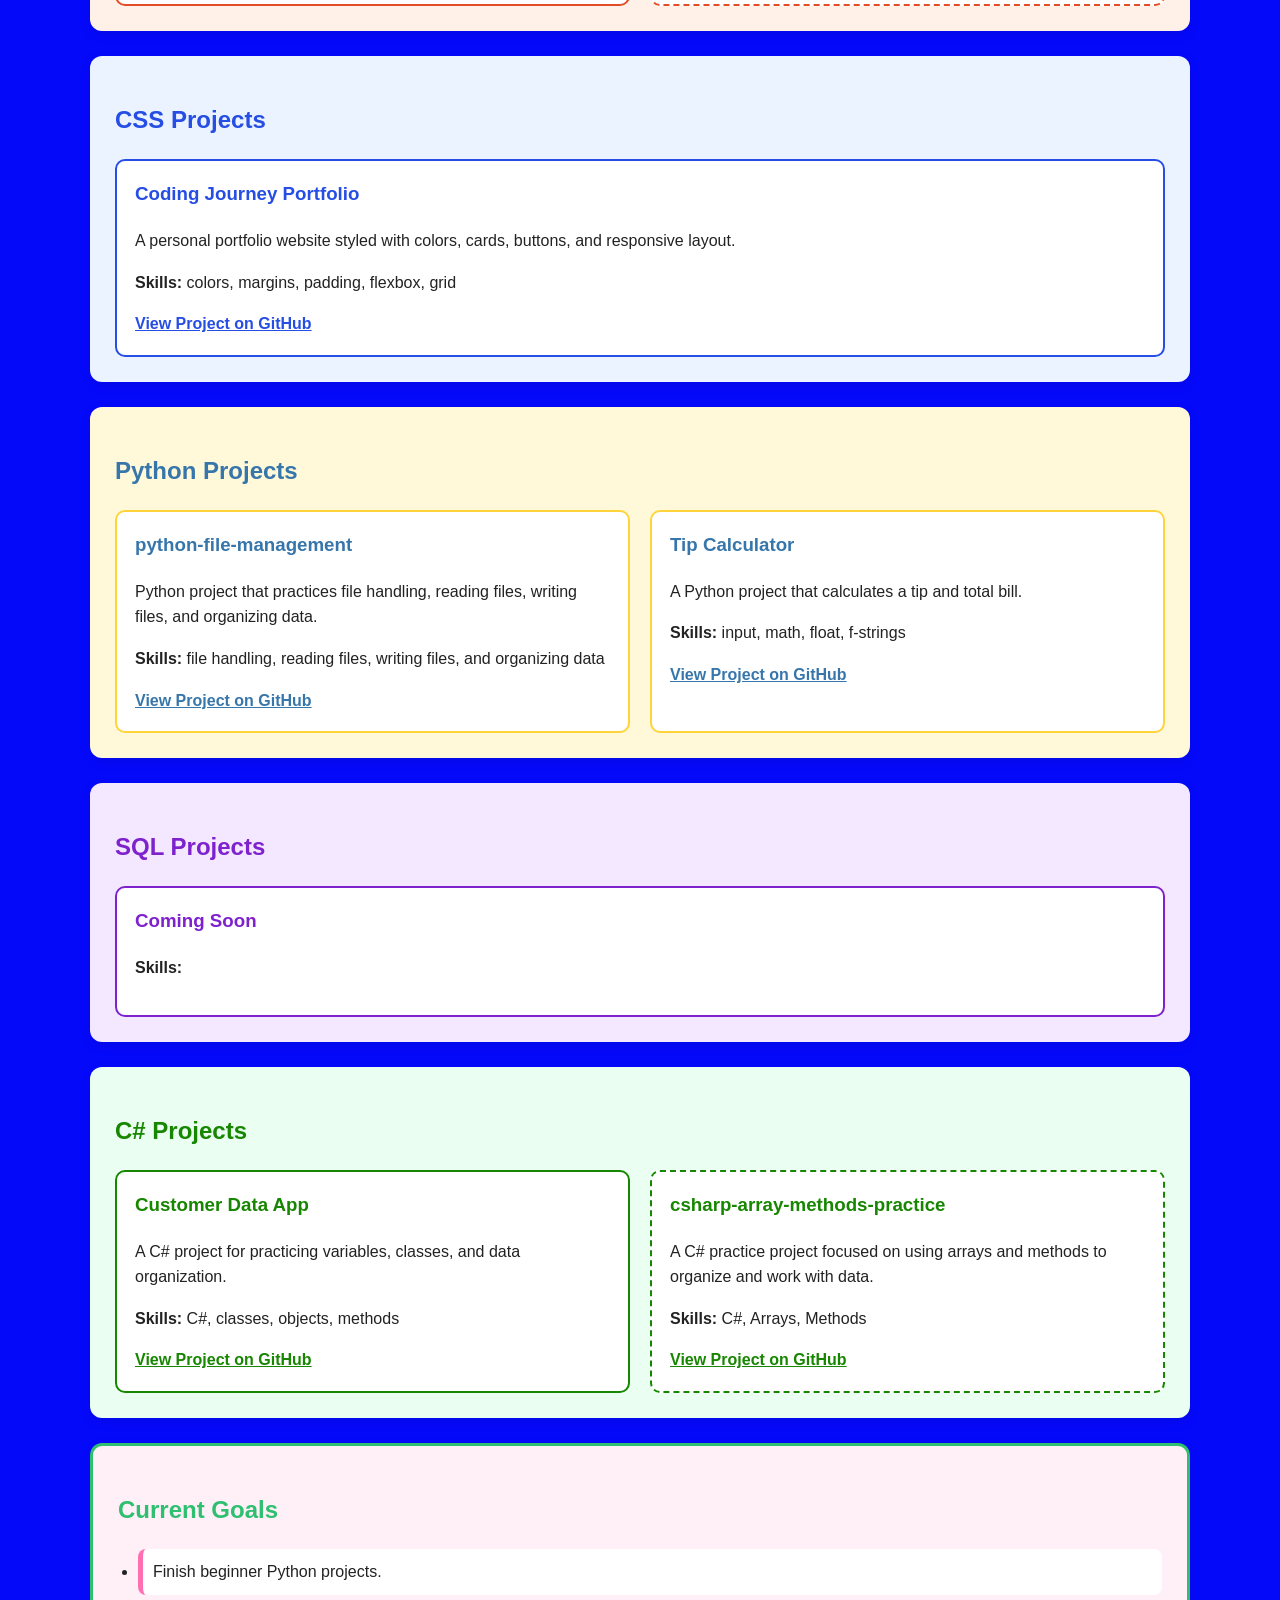
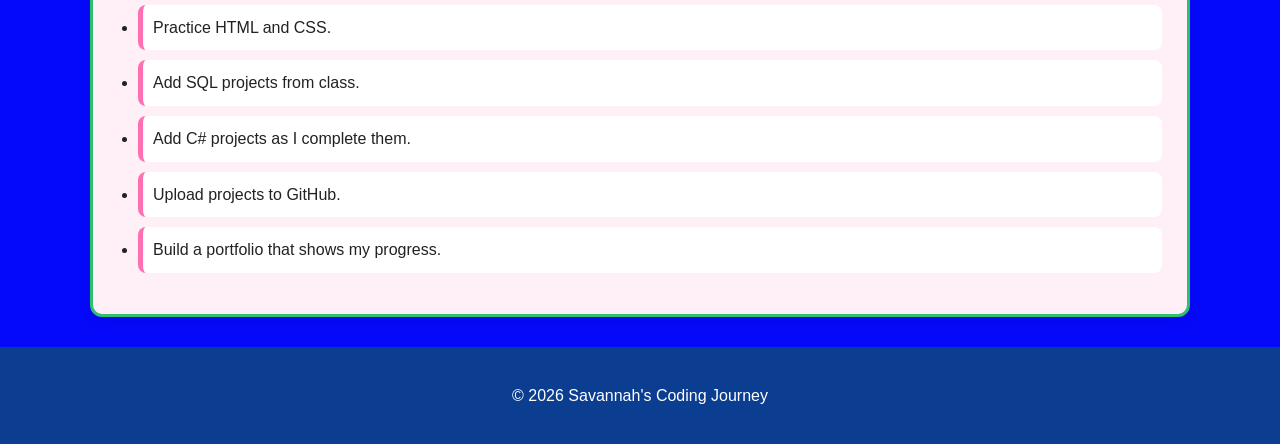
==== commit 72b51d1e: "Enhance project sections with descriptions and links Added project descriptions and GitHub links for" ====
--- a/index.html
+++ b/index.html
@@ -75,118 +75,104 @@
     </section>
 
     <section id="language-projects" class="card">
-      <h2>My Projects by Language</h2>
-
-    </section>
+  <h2>My Projects by Language</h2>
+  <p>
+    Below are projects I have completed or am currently building as I grow my skills in HTML, CSS, Python, SQL, and C#.
+  </p>
+</section>
 
     <section id="html-projects" class="language-section html-section">
       <h2>HTML Projects</h2>
-      <p>Use this area for projects that focus on webpage structure.</p>
-
+    
       <div class="project-grid">
         <article class="project-card">
           <h3>KJV Bible Journal Website</h3>
           <p>A simple page using headings, paragraphs, links, and sections.</p>
           <p><strong>Skills:</strong> headings, paragraphs, links, semantic HTML</p>
-          <a href="#">https://github.com/LinuxLoser137/bible-study-website</a>
+          <a href="https://github.com/LinuxLoser137/bible-study-website" target="_blank">
+  View Project on GitHub</a>
         </article>
 
         <article class="project-card new-project">
           <h3>3D Printing Sales Website</h3>
           <p>A basic business/portfolio</p>
           <p><strong>Skills:</strong> HTML, CSS, Website Design, Branding, Product Organization, Basic business/portfolio.</p>
-          <a href="#">https://github.com/LinuxLoser137/3D-Printing-Sales-Website</a>
+          <a href="https://github.com/LinuxLoser137/3D-Printing-Sales-Website" target="_blank">
+  View Project on GitHub</a>
         </article>
       </div>
     </section>
 
     <section id="css-projects" class="language-section css-section">
       <h2>CSS Projects</h2>
-      <p>Use this area for projects that focus on design, colors, spacing, and layout.</p>
-
+     
       <div class="project-grid">
         <article class="project-card">
-          <h3>Styled Portfolio Page</h3>
-          <p>A webpage styled with colors, cards, buttons, and a responsive layout.</p>
+          <h3>Coding Journey Portfolio</h3>
+<p>A personal portfolio website styled with colors, cards, buttons, and responsive layout.</p>
           <p><strong>Skills:</strong> colors, margins, padding, flexbox, grid</p>
-          <a href="#">Add GitHub Link</a>
+          <a href="https://github.com/LinuxLoser137/code-journey-portfolio"  target="_blank">
+  View Project on GitHub</a>
         </article>
-
-        <article class="project-card new-project">
-          <h3>Add CSS Project</h3>
-          <p>Copy this card when you finish a new CSS project.</p>
-          <p><strong>Skills:</strong> Add skills here</p>
-          <a href="#">Add GitHub Link</a>
-        </article>
+      
       </div>
     </section>
 
     <section id="python-projects" class="language-section python-section">
       <h2>Python Projects</h2>
-      <p>Use this area for beginner Python projects and programs.</p>
-
+      
       <div class="project-grid">
         <article class="project-card">
           <h3>python-file-management</h3>
           <p>Python project that practices file handling, reading files, writing files, and organizing data.</p>
           <p><strong>Skills:</strong> file handling, reading files, writing files, and organizing data</p>
-          <a href="#">https://github.com/LinuxLoser137/python-file-management</a>
+          <a href="https://github.com/LinuxLoser137/python-file-management"  target="_blank">
+  View Project on GitHub</a>
         </article>
 
         <article class="project-card">
           <h3>Tip Calculator</h3>
           <p>A Python project that calculates a tip and total bill.</p>
           <p><strong>Skills:</strong> input, math, float, f-strings</p>
-          <a href="#">https://github.com/LinuxLoser137/tip-calculator-python</a>
+          <a href="https://github.com/LinuxLoser137/tip-calculator-python"  target="_blank">
+  View Project on GitHub</a>
         </article>
 
-        <article class="project-card new-project">
-          <h3>Add Python Project</h3>
-          <p>Copy this card when you finish a new Python project.</p>
-          <p><strong>Skills:</strong> Add skills here</p>
-          <a href="#">Add GitHub Link</a>
-        </article>
       </div>
     </section>
 
     <section id="sql-projects" class="language-section sql-section">
       <h2>SQL Projects</h2>
-      <p>Use this area for database projects, queries, views, and stored procedures.</p>
-
+      
       <div class="project-grid">
         <article class="project-card">
-          <h3>Bike Store Queries</h3>
-          <p>A SQL project using SELECT statements to search and organize data.</p>
-          <p><strong>Skills:</strong> SELECT, WHERE, ORDER BY, filtering</p>
-          <a href="#">Add GitHub Link</a>
+          <h3>Coming Soon</h3>
+          <p></p>
+          <p><strong>Skills:</strong> </p>
+          <a href="#"></a>
         </article>
-
-        <article class="project-card new-project">
-          <h3>Add SQL Project</h3>
-          <p>Copy this card when you finish a new SQL project.</p>
-          <p><strong>Skills:</strong> Add skills here</p>
-          <a href="#">Add GitHub Link</a>
-        </article>
+      
       </div>
     </section>
 
     <section id="csharp-projects" class="language-section csharp-section">
       <h2>C# Projects</h2>
-      <p>Use this area for C# programs, apps, and object-oriented programming practice.</p>
-
+      
       <div class="project-grid">
         <article class="project-card">
           <h3>Customer Data App</h3>
           <p>A C# project for practicing variables, classes, and data organization.</p>
           <p><strong>Skills:</strong> C#, classes, objects, methods</p>
-          <a href="#">https://github.com/LinuxLoser137/csharp-customer-data-app</a>
+          <a href="https://github.com/LinuxLoser137/csharp-customer-data-app"  target="_blank">
+  View Project on GitHub</a>
         </article>
 
         <article class="project-card new-project">
           <h3>csharp-array-methods-practice</h3>
-          <p>Copy this card when you finish a new C# project.</p>
+          <p><p>A C# practice project focused on using arrays and methods to organize and work with data.</p></p>
           <p><strong>Skills:</strong> C#, Arrays, Methods</p>
-          <a href="#">https://github.com/LinuxLoser137/csharp-array-methods-practice</a>
+          <a href="https://github.com/LinuxLoser137/csharp-array-methods-practice"  target="_blank">
+  View Project on GitHub</a>
         </article>
       </div>
     </section>
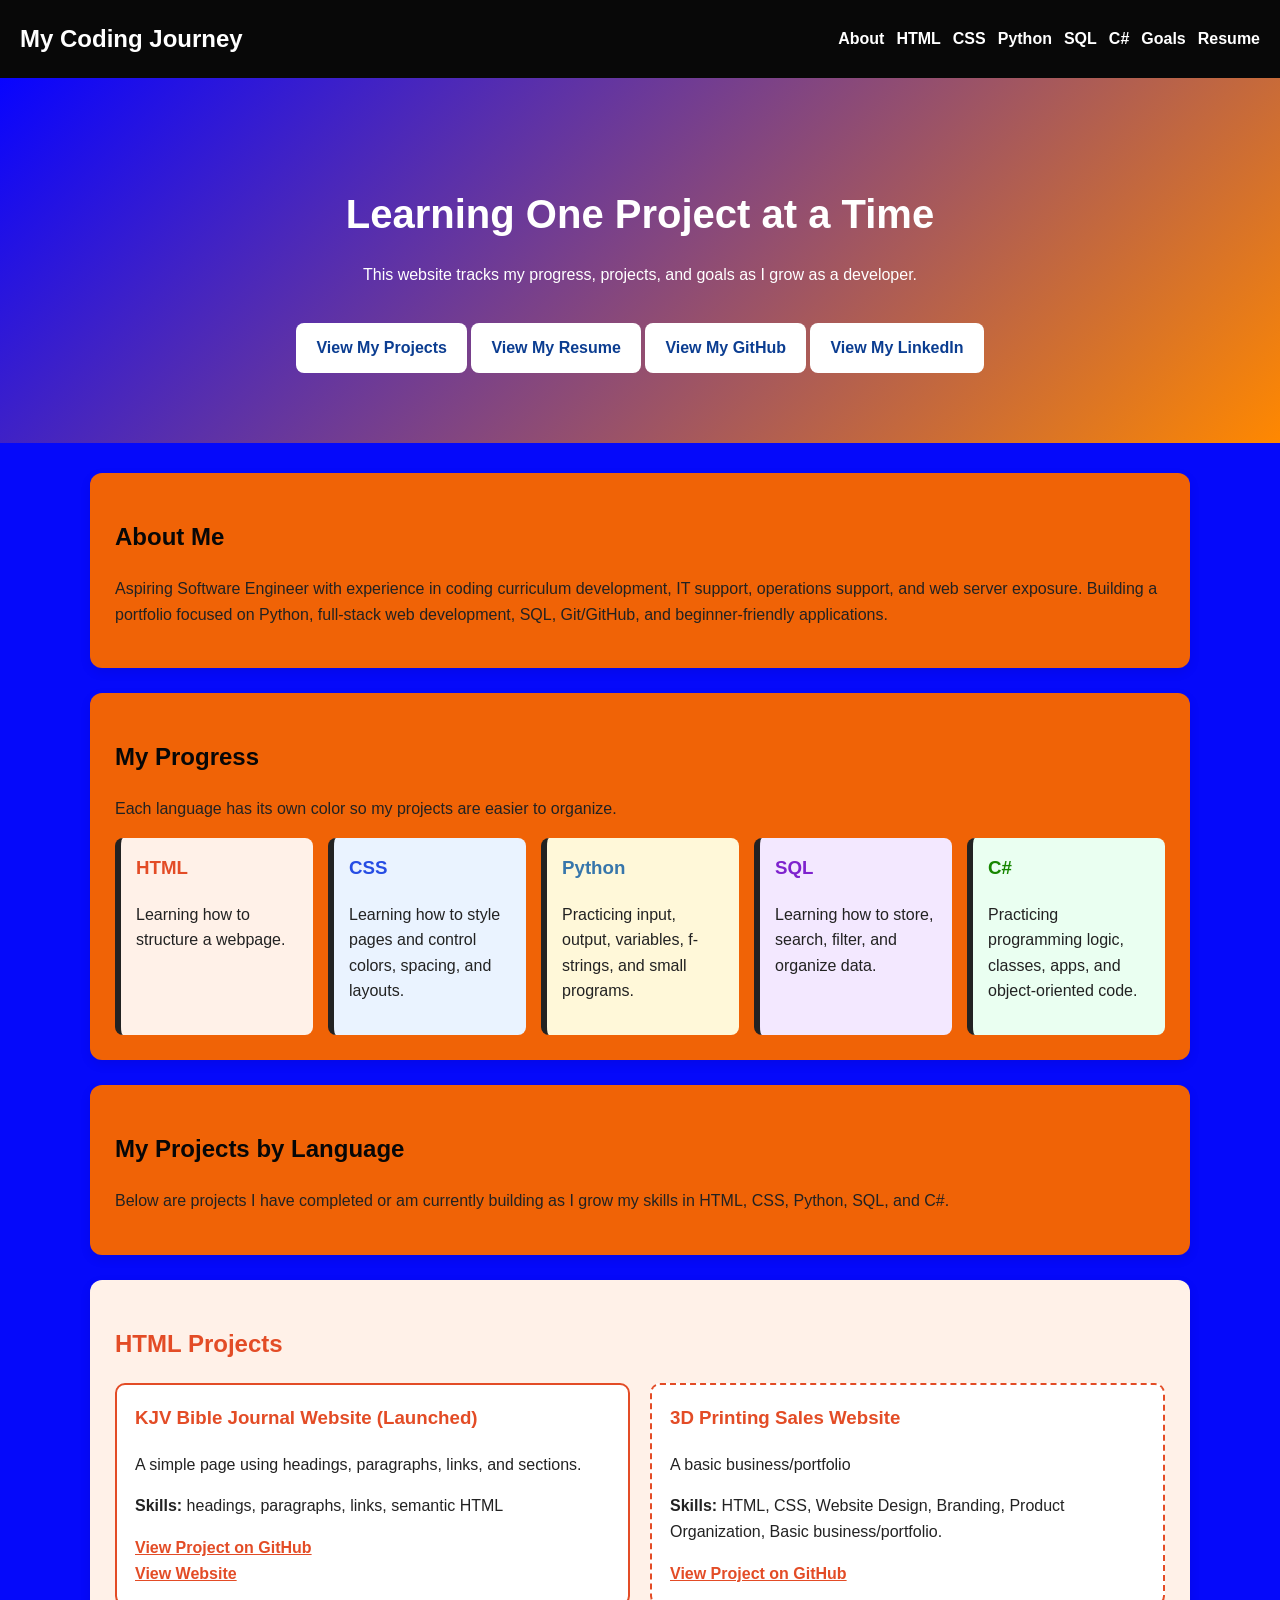
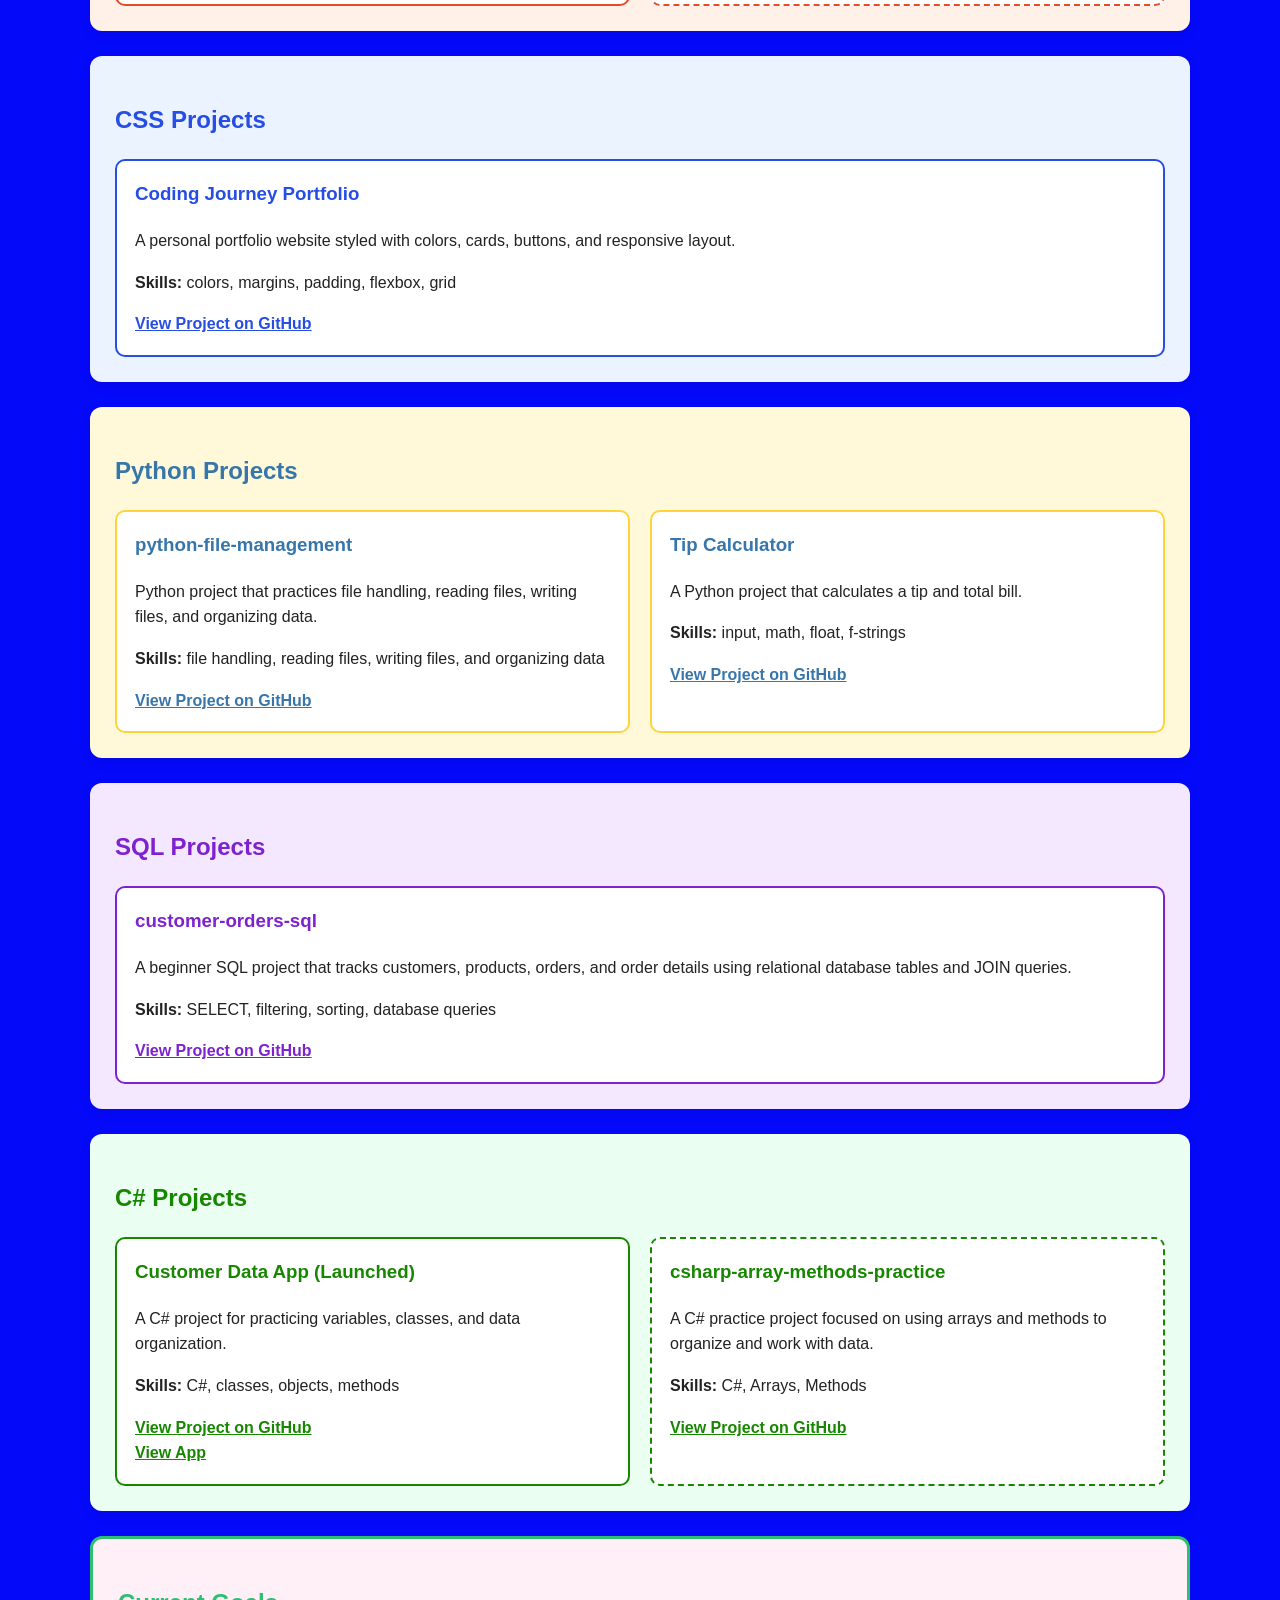
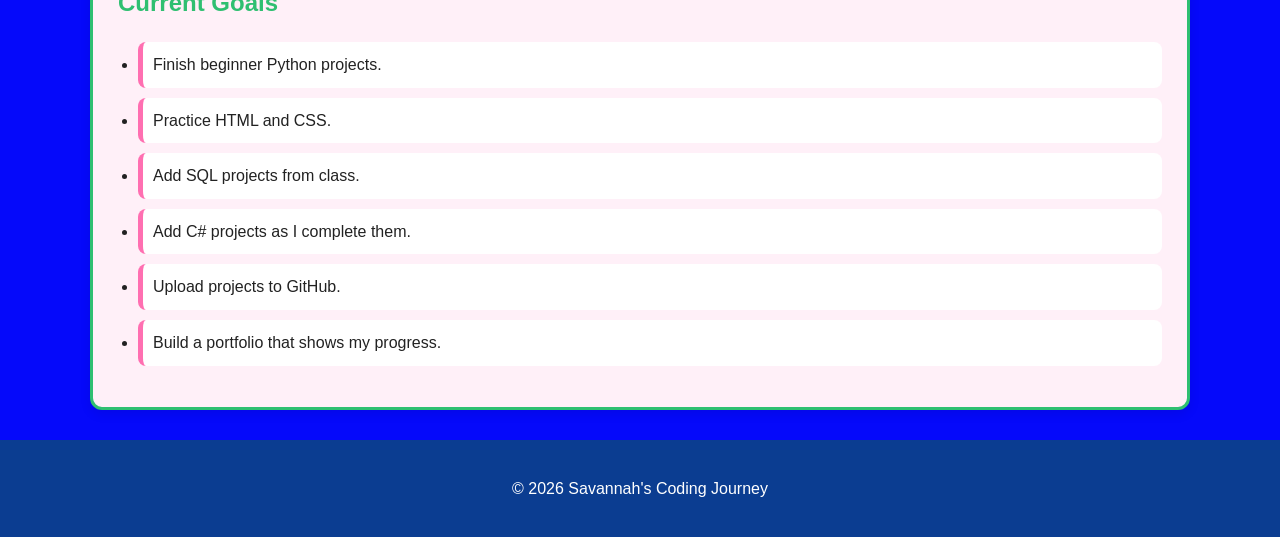
==== commit c86df1f4: "Update project titles and descriptions in index.html" ====
--- a/index.html
+++ b/index.html
@@ -86,11 +86,16 @@
     
       <div class="project-grid">
         <article class="project-card">
-          <h3>KJV Bible Journal Website</h3>
+          <h3>KJV Bible Journal Website (Launched)</h3>
           <p>A simple page using headings, paragraphs, links, and sections.</p>
           <p><strong>Skills:</strong> headings, paragraphs, links, semantic HTML</p>
           <a href="https://github.com/LinuxLoser137/bible-study-website" target="_blank">
   View Project on GitHub</a>
+
+  <br>
+
+  <a href="https://soft-tapioca-d2e0bb.netlify.app" target="_blank">
+  View Website</a>
         </article>
 
         <article class="project-card new-project">
@@ -146,11 +151,12 @@
       
       <div class="project-grid">
         <article class="project-card">
-          <h3>Coming Soon</h3>
-          <p></p>
-          <p><strong>Skills:</strong> </p>
-          <a href="#"></a>
-        </article>
+  <h3>customer-orders-sql</h3>
+  <p>A beginner SQL project that tracks customers, products, orders, and order details using relational database tables and JOIN queries.</p>
+ <p><strong>Skills:</strong> SELECT, filtering, sorting, database queries</p>
+  <a href="https://github.com/LinuxLoser137/customer-orders-sql"  target="_blank">
+  View Project on GitHub</a>
+</article>
       
       </div>
     </section>
@@ -160,16 +166,21 @@
       
       <div class="project-grid">
         <article class="project-card">
-          <h3>Customer Data App</h3>
+          <h3>Customer Data App (Launched)</h3>
           <p>A C# project for practicing variables, classes, and data organization.</p>
           <p><strong>Skills:</strong> C#, classes, objects, methods</p>
           <a href="https://github.com/LinuxLoser137/csharp-customer-data-app"  target="_blank">
   View Project on GitHub</a>
+
+  <br>
+
+  <a href="https://melodious-creponne-417f4b.netlify.app"  target="_blank">
+  View App</a>
         </article>
 
         <article class="project-card new-project">
           <h3>csharp-array-methods-practice</h3>
-          <p><p>A C# practice project focused on using arrays and methods to organize and work with data.</p></p>
+          <p>A C# practice project focused on using arrays and methods to organize and work with data.</p>
           <p><strong>Skills:</strong> C#, Arrays, Methods</p>
           <a href="https://github.com/LinuxLoser137/csharp-array-methods-practice"  target="_blank">
   View Project on GitHub</a>
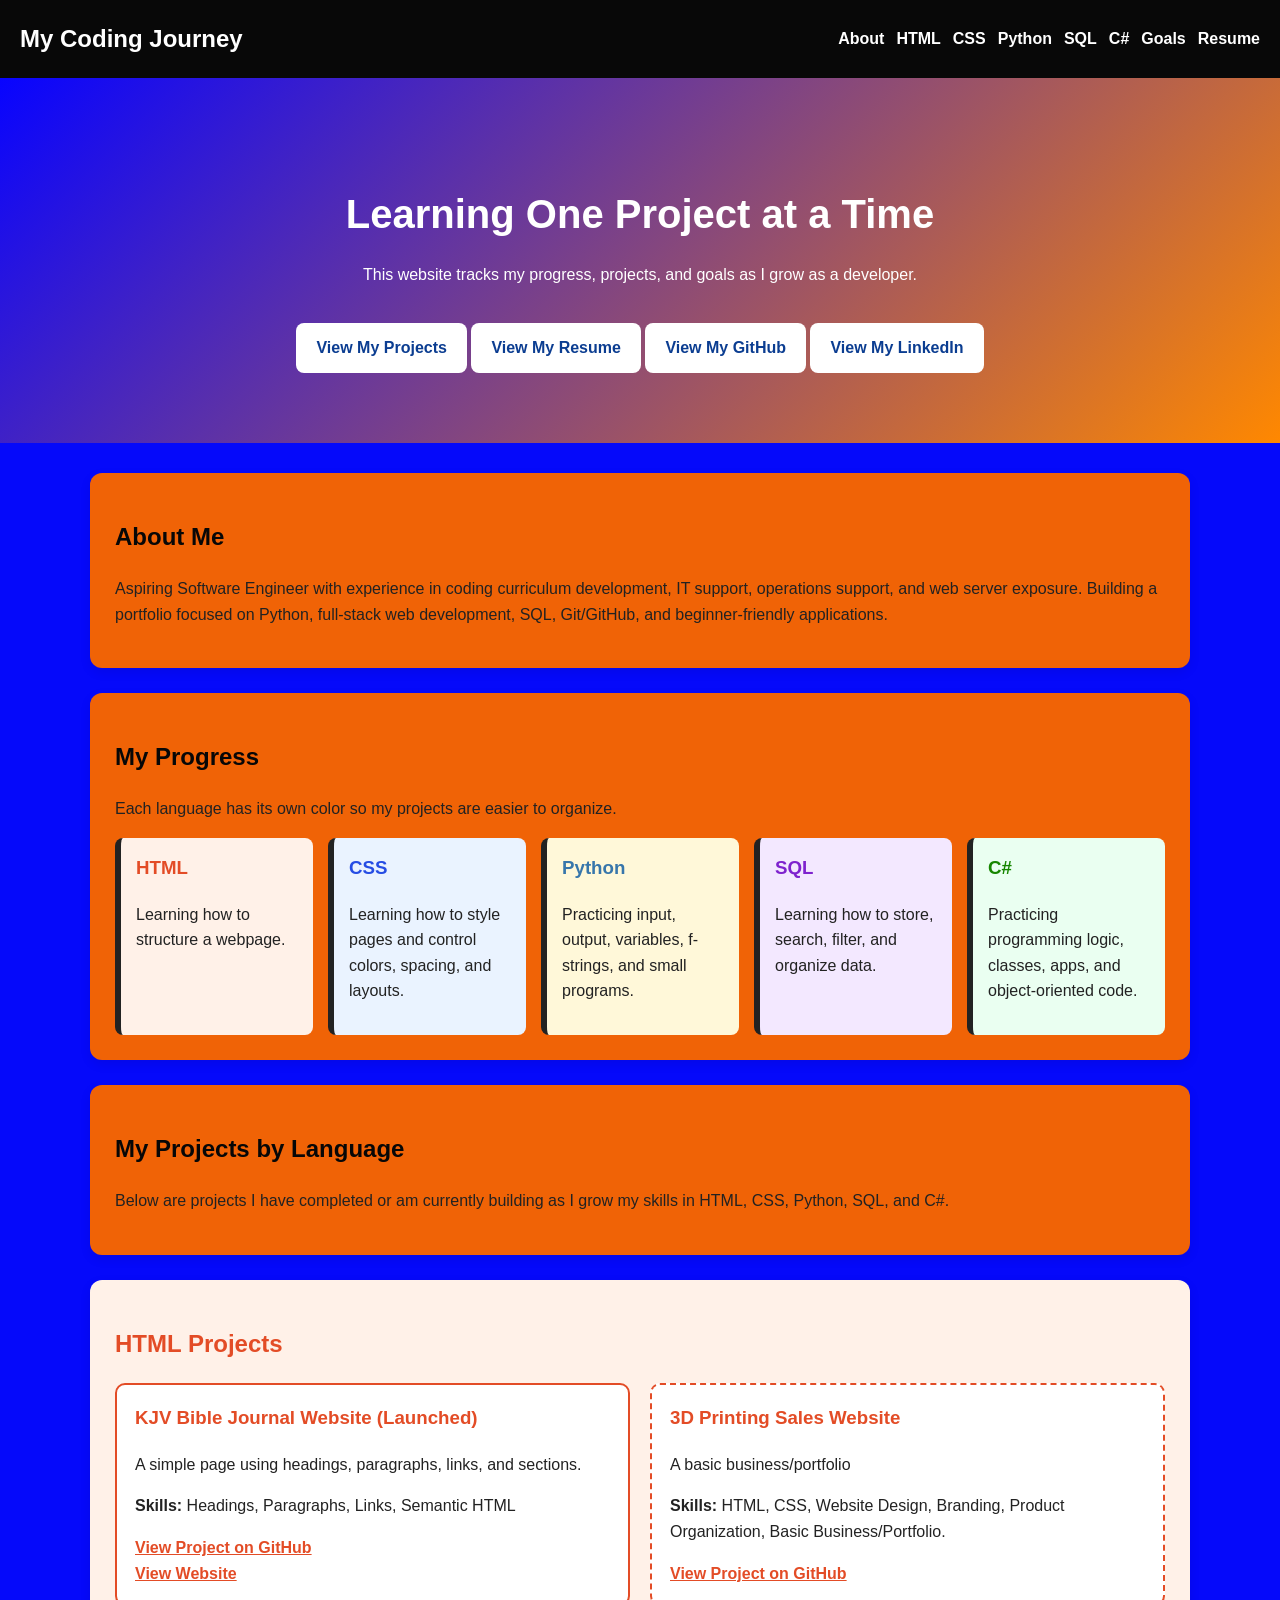
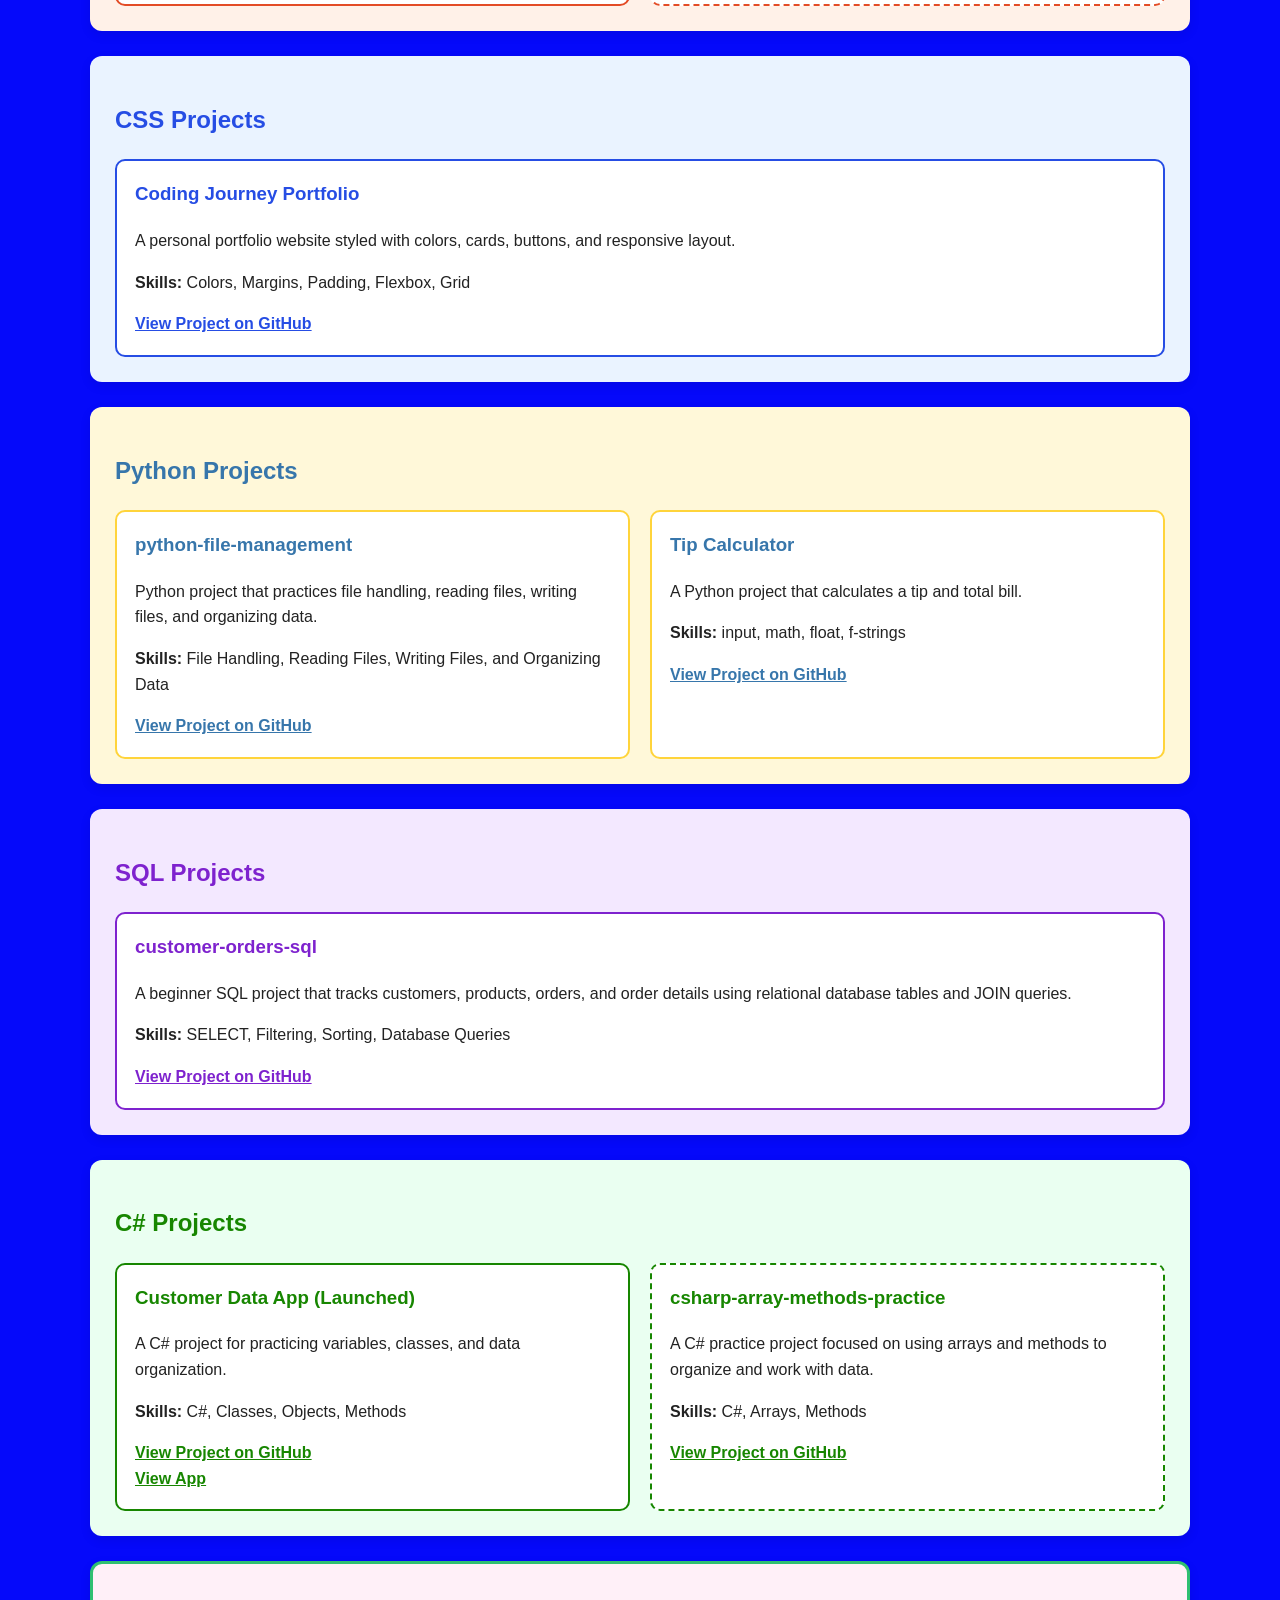
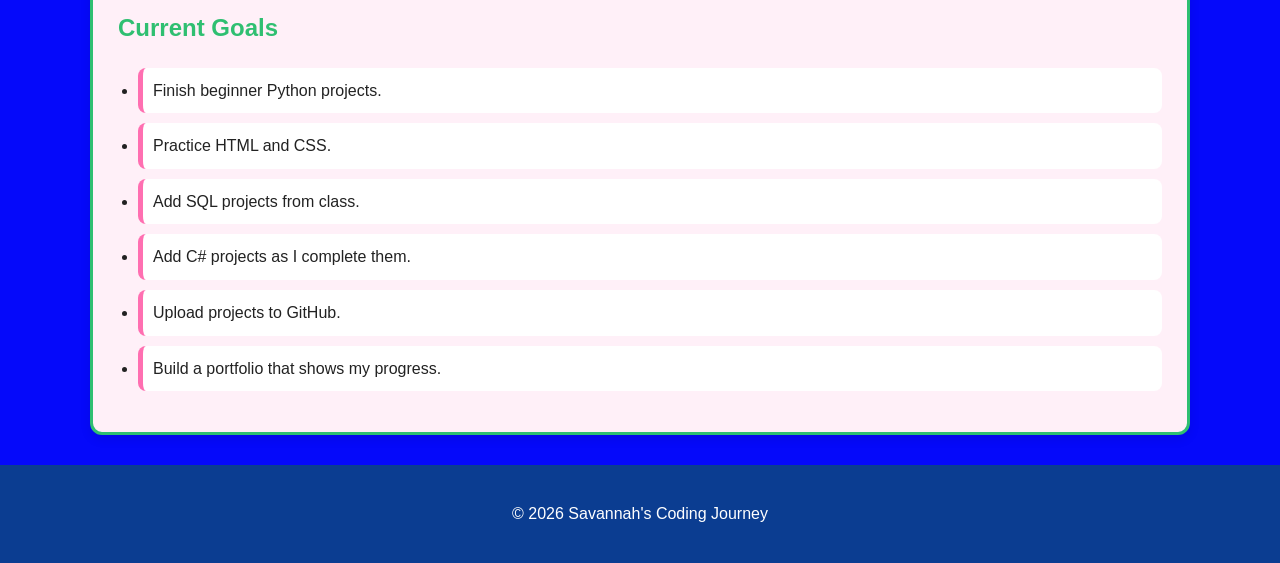
==== commit 803beb27: "Capitalize skills in project descriptions" ====
--- a/index.html
+++ b/index.html
@@ -88,7 +88,7 @@
         <article class="project-card">
           <h3>KJV Bible Journal Website (Launched)</h3>
           <p>A simple page using headings, paragraphs, links, and sections.</p>
-          <p><strong>Skills:</strong> headings, paragraphs, links, semantic HTML</p>
+          <p><strong>Skills:</strong> Headings, Paragraphs, Links, Semantic HTML</p>
           <a href="https://github.com/LinuxLoser137/bible-study-website" target="_blank">
   View Project on GitHub</a>
 
@@ -101,7 +101,7 @@
         <article class="project-card new-project">
           <h3>3D Printing Sales Website</h3>
           <p>A basic business/portfolio</p>
-          <p><strong>Skills:</strong> HTML, CSS, Website Design, Branding, Product Organization, Basic business/portfolio.</p>
+          <p><strong>Skills:</strong> HTML, CSS, Website Design, Branding, Product Organization, Basic Business/Portfolio.</p>
           <a href="https://github.com/LinuxLoser137/3D-Printing-Sales-Website" target="_blank">
   View Project on GitHub</a>
         </article>
@@ -115,7 +115,7 @@
         <article class="project-card">
           <h3>Coding Journey Portfolio</h3>
 <p>A personal portfolio website styled with colors, cards, buttons, and responsive layout.</p>
-          <p><strong>Skills:</strong> colors, margins, padding, flexbox, grid</p>
+          <p><strong>Skills:</strong> Colors, Margins, Padding, Flexbox, Grid</p>
           <a href="https://github.com/LinuxLoser137/code-journey-portfolio"  target="_blank">
   View Project on GitHub</a>
         </article>
@@ -130,7 +130,7 @@
         <article class="project-card">
           <h3>python-file-management</h3>
           <p>Python project that practices file handling, reading files, writing files, and organizing data.</p>
-          <p><strong>Skills:</strong> file handling, reading files, writing files, and organizing data</p>
+          <p><strong>Skills:</strong> File Handling, Reading Files, Writing Files, and Organizing Data</p>
           <a href="https://github.com/LinuxLoser137/python-file-management"  target="_blank">
   View Project on GitHub</a>
         </article>
@@ -153,7 +153,7 @@
         <article class="project-card">
   <h3>customer-orders-sql</h3>
   <p>A beginner SQL project that tracks customers, products, orders, and order details using relational database tables and JOIN queries.</p>
- <p><strong>Skills:</strong> SELECT, filtering, sorting, database queries</p>
+ <p><strong>Skills:</strong> SELECT, Filtering, Sorting, Database Queries</p>
   <a href="https://github.com/LinuxLoser137/customer-orders-sql"  target="_blank">
   View Project on GitHub</a>
 </article>
@@ -168,7 +168,7 @@
         <article class="project-card">
           <h3>Customer Data App (Launched)</h3>
           <p>A C# project for practicing variables, classes, and data organization.</p>
-          <p><strong>Skills:</strong> C#, classes, objects, methods</p>
+          <p><strong>Skills:</strong> C#, Classes, Objects, Methods</p>
           <a href="https://github.com/LinuxLoser137/csharp-customer-data-app"  target="_blank">
   View Project on GitHub</a>
 
